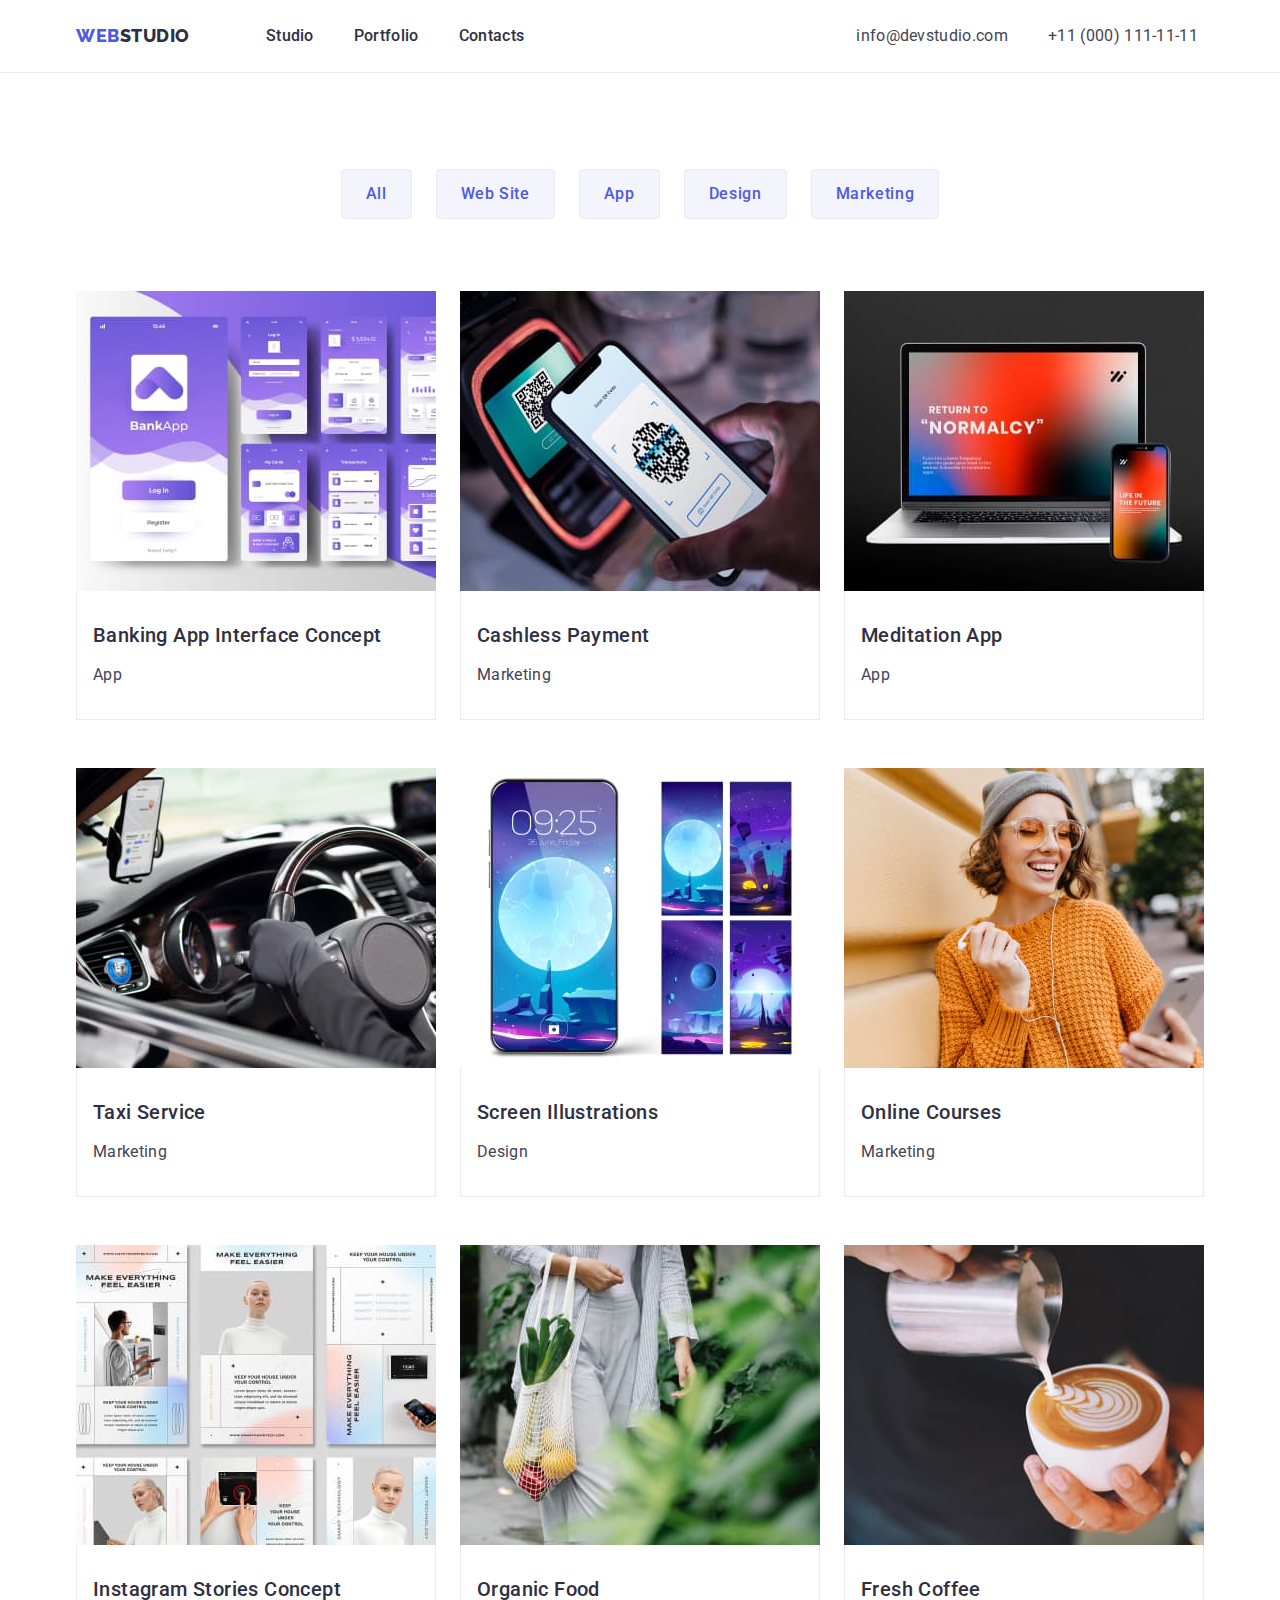
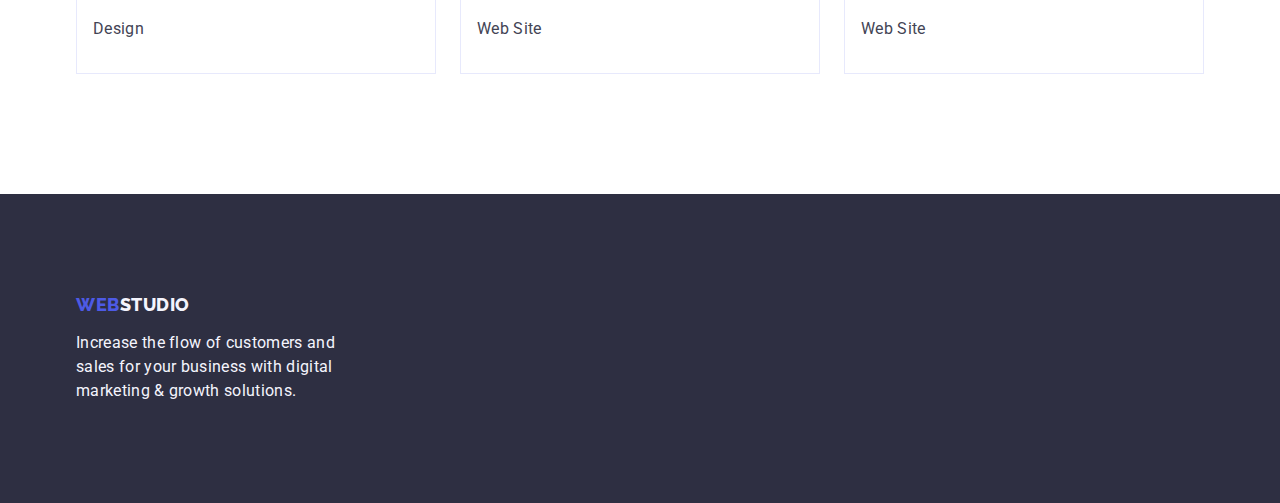
==== portfolio.html @ 16039c44 "Initial commit" ====
<!DOCTYPE html>
<html lang="en">
  <head>
    <meta charset="UTF-8" />
    <meta name="description" content="Effective Solutions for Your Business" />
    <title>Portfolio</title>
    <link rel="preconnect" href="https://fonts.googleapis.com" />
    <link rel="preconnect" href="https://fonts.gstatic.com" crossorigin />
    <link
      href="https://fonts.googleapis.com/css2?family=Raleway:wght@800&family=Roboto:wght@400;500;700;900&display=swap"
      rel="stylesheet"
    />
    <link
      rel="stylesheet"
      href="https://cdn.jsdelivr.net/npm/modern-normalize@2.0.0/modern-normalize.min.css"
    />
    <link
      rel="stylesheet"
      href="https://cdnjs.cloudflare.com/ajax/libs/modern-normalize/2.0.0/modern-normalize.min.css"
      integrity="sha512-4xo8blKMVCiXpTaLzQSLSw3KFOVPWhm/TRtuPVc4WG6kUgjH6J03IBuG7JZPkcWMxJ5huwaBpOpnwYElP/m6wg=="
      crossorigin="anonymous"
      referrerpolicy="no-referrer"
    />
    <link rel="shortcut icon" href="./images/icon-Web.svg" type="image/svg" />
    <link rel="stylesheet" href="./css/styles.css" />
  </head>

  <body>
    <header class="header">
      <div class="container header-container">
        <nav class="nav">
          <a class="logo-header logo link" href=""
            >Web<span class="studio">Studio</span></a
          >
          <ul class="nav-list list">
            <li class="nav-item">
              <a class="nav-links link" href="./index.html">Studio</a>
            </li>
            <li class="nav-item">
              <a class="nav-links link" href="./portfolio.html">Portfolio</a>
            </li>
            <li class="nav-item">
              <a class="nav-links link" href="">Contacts</a>
            </li>
          </ul>
        </nav>
        <address class="contacts-header">
          <ul class="contacts list">
            <li class="contacts-item">
              <a class="contacts-links link" href="mailto:info@devstudio.com"
                >info@devstudio.com</a
              >
            </li>
            <li class="contacts-item">
              <a class="contacts-links link" href="tel:+110001111111"
                >+11 (000) 111-11-11</a
              >
            </li>
          </ul>
        </address>
      </div>
    </header>

    <main>
      <section class="section-portfolio">
        <div class="container">
          <h1 class="visually-hidden">main WebStudio portfolio</h1>
          <ul class="filters list">
            <li class="filters-item">
              <button class="filters-btn" type="button">All</button>
            </li>
            <li class="filters-item">
              <button class="filters-btn" type="button">Web Site</button>
            </li>
            <li class="filters-item">
              <button class="filters-btn" type="button">App</button>
            </li>
            <li class="filters-item">
              <button class="filters-btn" type="button">Design</button>
            </li>
            <li class="filters-item">
              <button class="filters-btn" type="button">Marketing</button>
            </li>
          </ul>

          <ul class="project-cards list">
            <!-- Row 1 -->
            <li class="project-cards-item">
              <a
                href=""
                class="card-link link"
                target="_blank"
                rel="noopener noreferrer"
                aria-label="link Banking App Interface Concept"
                ><img
                  src="./images/Row1/ProjectCard1/img.jpg"
                  width="360"
                  alt="Banking App Interface Concept"
                />
                <div class="project-card-content">
                  <h2 class="card-name project-card-name">
                    Banking App Interface Concept
                  </h2>
                  <p class="card-text project-card-text">App</p>
                </div>
              </a>
            </li>
            <li class="project-cards-item">
              <a
                href=""
                class="card-link link"
                target="_blank"
                rel="noopener noreferrer"
                aria-label="link Cashless Payment"
                ><img
                  src="./images/Row1/ProjectCard2/img.jpg"
                  width="360"
                  alt="Cashless Payment"
                />
                <div class="project-card-content">
                  <h2 class="card-name project-card-name">Cashless Payment</h2>
                  <p class="card-text project-card-text">Marketing</p>
                </div>
              </a>
            </li>
            <li class="project-cards-item">
              <a
                href=""
                class="card-link link"
                target="_blank"
                rel="noopener noreferrer"
                aria-label="link Meditation App"
                ><img
                  src="./images/Row1/ProjectCard3/img.jpg"
                  width="360"
                  alt="Meditation App"
                />
                <div class="project-card-content">
                  <h2 class="card-name project-card-name">Meditation App</h2>
                  <p class="card-text project-card-text">App</p>
                </div>
              </a>
            </li>
            <!-- Row 2 -->
            <li class="project-cards-item">
              <a
                href=""
                class="card-link link"
                target="_blank"
                rel="noopener noreferrer"
                aria-label="link Taxi Service"
                ><img
                  src="./images/Row2/ProjectCard1/img.jpg"
                  width="360"
                  alt="Taxi Service"
                />
                <div class="project-card-content">
                  <h2 class="card-name project-card-name">Taxi Service</h2>
                  <p class="card-text project-card-text">Marketing</p>
                </div>
              </a>
            </li>
            <li class="project-cards-item">
              <a
                href=""
                class="card-link link"
                target="_blank"
                rel="noopener noreferrer"
                aria-label="link Screen Illustrations"
                ><img
                  src="./images/Row2/ProjectCard2/img.jpg"
                  width="360"
                  alt="Screen Illustrations"
                />
                <div class="project-card-content">
                  <h2 class="card-name project-card-name">
                    Screen Illustrations
                  </h2>
                  <p class="card-text project-card-text">Design</p>
                </div>
              </a>
            </li>
            <li class="project-cards-item">
              <a
                href=""
                class="card-link link"
                target="_blank"
                rel="noopener noreferrer"
                aria-label="link Online Courses"
                ><img
                  src="./images/Row2/ProjectCard3/img.jpg"
                  width="360"
                  alt="Online Courses"
                />
                <div class="project-card-content">
                  <h2 class="card-name project-card-name">Online Courses</h2>
                  <p class="card-text project-card-text">Marketing</p>
                </div>
              </a>
            </li>
            <!-- Row 3 -->
            <li class="project-cards-item">
              <a
                href=""
                class="card-link link"
                target="_blank"
                rel="noopener noreferrer"
                aria-label="link Instagram Stories Concept"
                ><img
                  src="./images/Row3/ProjectCard1/img.jpg"
                  width="360"
                  alt="Instagram Stories Concept"
                />
                <div class="project-card-content">
                  <h2 class="card-name project-card-name">
                    Instagram Stories Concept
                  </h2>
                  <p class="card-text project-card-text">Design</p>
                </div>
              </a>
            </li>
            <li class="project-cards-item">
              <a
                href=""
                class="card-link link"
                target="_blank"
                rel="noopener noreferrer"
                aria-label="link Organic Food"
                ><img
                  src="./images/Row3/ProjectCard2/img.jpg"
                  width="360"
                  alt="Organic Food"
                />
                <div class="project-card-content">
                  <h2 class="card-name project-card-name">Organic Food</h2>
                  <p class="card-text project-card-text">Web Site</p>
                </div>
              </a>
            </li>
            <li class="project-cards-item">
              <a
                href=""
                class="card-link link"
                target="_blank"
                rel="noopener noreferrer"
                aria-label="link Fresh Coffee"
                ><img
                  src="./images/Row3/ProjectCard3/img.jpg"
                  width="360"
                  alt="Fresh Coffee"
                />
                <div class="project-card-content">
                  <h2 class="card-name project-card-name">Fresh Coffee</h2>
                  <p class="card-text project-card-text">Web Site</p>
                </div>
              </a>
            </li>
          </ul>
        </div>
      </section>
    </main>

    <footer class="footer">
      <div class="container footer-container">
        <a class="footer-logo logo link" href=""
          >Web<span class="studio">Studio</span></a
        >
        <p class="footer-text">
          Increase the flow of customers and sales for your business with
          digital marketing & growth solutions.
        </p>
      </div>
    </footer>
  </body>
</html>
---- css/styles.css ----
/* reset start */
h1,
h2,
h3,
h4,
h5,
h6,
p {
    margin-top: 0;
    margin-bottom: 0;
}
ul,
ol {
    margin-top: 0;
    margin-bottom: 0;
    padding-left: 0;
}
.link {
    text-decoration: none;
    color: currentColor;
}
.list {
    list-style: none;
}
.contacts-header {
    font-style: normal;
}
.visually-hidden {
    position: absolute;
    width: 1px;
    height: 1px;
    margin: -1px;
    border: 0;
    padding: 0;
    white-space: nowrap;
    clip-path: inset(100%);
    clip: rect(0 0 0 0);
    overflow: hidden;
}
/*  приклад видалення лишнього маржіна
    .list-item:not(:last-child) {
    margin-bottom: XXXpx;
} */

/* reset end */

:root {
    --primary-font: 'Roboto', sans-serif;
    --logo-font: 'Raleway', sans-serif;
    --primary-brand: #4D5AE5;
    --pressed-state: #404BBF;
    --light: #F4F4FD;
    --dark: #2E2F42;
    --white-background: #FFFFFF;
    --text: #434455;
    --accent: #E7E9FC;
    --indent-col: 8px;
    --indent-row: 48px;
    --item: 4;
}

body {
    font-family: var(--primary-font);
    color: var(--text);
    background-color: var(--white-background);
    font-size: 16px;
    line-height: 1.5;
    letter-spacing: 0.32px;
    word-wrap: break-word;
}
img,
svg {
    display: block;
    max-width: 100%;
    height: auto;
}
.link:hover,
.link:focus,
.link:active {
    color: var(--pressed-state);
}
.container {
    width: 1158px;
    margin: 0 auto;
    padding: 0 15px;
}

/* HEADER */

.header {
    display: block;
    max-width: 100%;
    border-bottom: 1px solid var(--accent);
}
.header-container {
    display: flex;
    align-items: center;
}
.logo.link {
    color: var(--primary-brand);
    font-size: 18px;
    font-family: Raleway, sans-serif;
    font-weight: 800;
    text-transform: uppercase;
    line-height: 1.17;
    letter-spacing: 0.54px;
    }
.logo-header {
    display: inline-block;
    margin-right: 76px;
}
.nav {
    display: flex;
    align-items: center;
}
.nav-list {
    display: flex;
    gap: 40px;
    margin-right: 332px;
}
.nav .studio {
    color: var(--dark);
}
.nav-links {
    display: inline-block;
    color: var(--dark);
    font-weight: 500;
    padding: 24px 0;
}
.contacts {
    display: flex;
    align-items: center;
    gap: 40px;
}
.contacts-links {
    color: var(--text);
}

/* INDEX SECTION 1 */

.hero-section {
    padding: 188px 0;
    background-color: var(--dark);
}
.hero-container {
    display: flex;
    flex-direction: column;
    align-items: center;
}
.main-title {
    color: var(--white-background);
    font-size: 56px;
    text-align: center;
    font-weight: 700;
    line-height: 1.07;
    letter-spacing: 1.12px;
    word-wrap: break-word;
    max-width: 496px;
    margin-bottom: 48px;
}
.hero-btn {
    background-color: var(--primary-brand);
    color: var(--white-background);
    font-weight: 500;
    line-height: 1.5;
    letter-spacing: 0.64px;
    cursor: pointer;
    border-radius: 4px;
    box-shadow: 0px 4px 4px rgba(0, 0, 0, 0.15);
    border-width: 0;
    padding: 16px 32px;
    min-width: 169px;
    border: none;
    }
.hero-btn:hover, .hero-btn:focus, .hero-btn:active {
background-color: var(--pressed-state);
}

/* INDEX SECTION 2 */

.features-section {
    padding: 120px 0;
}
.features-list {
    display: flex;
    gap: 24px;
}
.feature-item {
    width: calc((100% - 3 * 24px) / 4);
}
.feature-name {
    color: var(--dark);
    font-size: 20px;
    font-weight: 500;
    line-height: 1.2;
    letter-spacing: 0.40px;
    margin-bottom: 8px;
}

/* INDEX SECTION 3 */

.what-section {
    padding-bottom: 120px;
}
.what-title {
    color: var(--dark);
    font-size: 36px;
    font-weight: 700;
    text-align: center;
    text-transform: capitalize;
    line-height: 1.11;
    letter-spacing: 0.72px;
    margin-bottom: 72px;
}
.what-list {
    display: flex;
    row-gap: var(--indent-row);
    justify-content: space-between;
    align-items: first baseline;
    --items: 3;
    --indent-col: 24px;
    gap: 24px;
}
.what-list-item {
    flex-basis: calc((100% - var(--indent-col) * var(--item) - 1) / var(--item));
}

/* INDEX SECTION 4 */

.team-cards-section {
    background-color: var(--light);
    padding: 120px 0;
}
.team-list-item {
    flex-basis: calc((100% - var(--indent-col) * var(--item) - 1) / var(--item));
    background-color: var(--white-background);
    box-shadow: 0px 2px 1px rgba(46, 47, 66, 0.08);
    border-bottom-left-radius: 4px;
    border-bottom-right-radius: 4px;
}
.team-cards-list {
    display: flex;
    flex-wrap: wrap;
    column-gap: var(--indent-col);
    justify-content: space-between;
    align-items: first baseline;
    --items: 4;
    --indent-col: 24px;
    gap: 24px;
}
.card-name {
    color: var(--dark);
    font-size: 20px;
    font-weight: 500;
    line-height: 1.2;
    letter-spacing: 0.40px;
    text-align: center;
    margin-bottom: 8px;
}
.team-cards-content {
    padding: 32px 0;
}
.card-text {
    color: var(--text);
    text-align: center;
}

/* FOOTER */

.footer {
    background-color: var(--dark);
    padding: 100px 0;
}
.footer-logo {
    display: inline-block;
    margin-bottom: 16px;
}
.footer .studio {
    color: var(--light);
}
.footer-text {
    color: var(--light);
    max-width: 264px;
}

/* PORTFOLIO */

.section-portfolio {
    padding-top: 96px;
    padding-bottom: 120px;
}
.filters {
    display: flex;
    align-content: center;
    justify-content: center;
    margin-bottom: 72px;
    gap: 24px;
}
.filters-btn {
    color: var(--primary-brand);
    font-weight: 500;
    line-height: 1.5;
    letter-spacing: 0.04em;
    background-color: var(--light);
    cursor: pointer;
    padding: 12px 24px;
    border-radius: 4px;
    border: 1px solid var(--accent);
    }
.filters-btn:hover,
.filters-btn:focus {
    background-color: var(--pressed-state);
    color: var(--white-background);
    border: 1px solid transparent;
    box-shadow: 0px 2px 2px rgba(0, 0, 0, 0.12);
}

.project-cards {
    display: flex;
    flex-wrap: wrap;
    column-gap: var(--indent-col);
    row-gap: var(--indent-row);
    justify-content: space-between;
    --items: 3;
    --indent-col: 24px;
}
.project-cards-item {
    flex-basis: calc((100% - var(--indent-col) * var(--item) - 1) / var(--item));
}
.project-card-content {
    border: 1px solid var(--accent);
    border-top: none;
    display: inline-flex;
    width: 360px;
    padding: 32px 16px;
    flex-direction: column;
    gap: 8px;
}
.project-card-name {
    text-align: left;
}
.project-card-text {
    text-align: left;
}
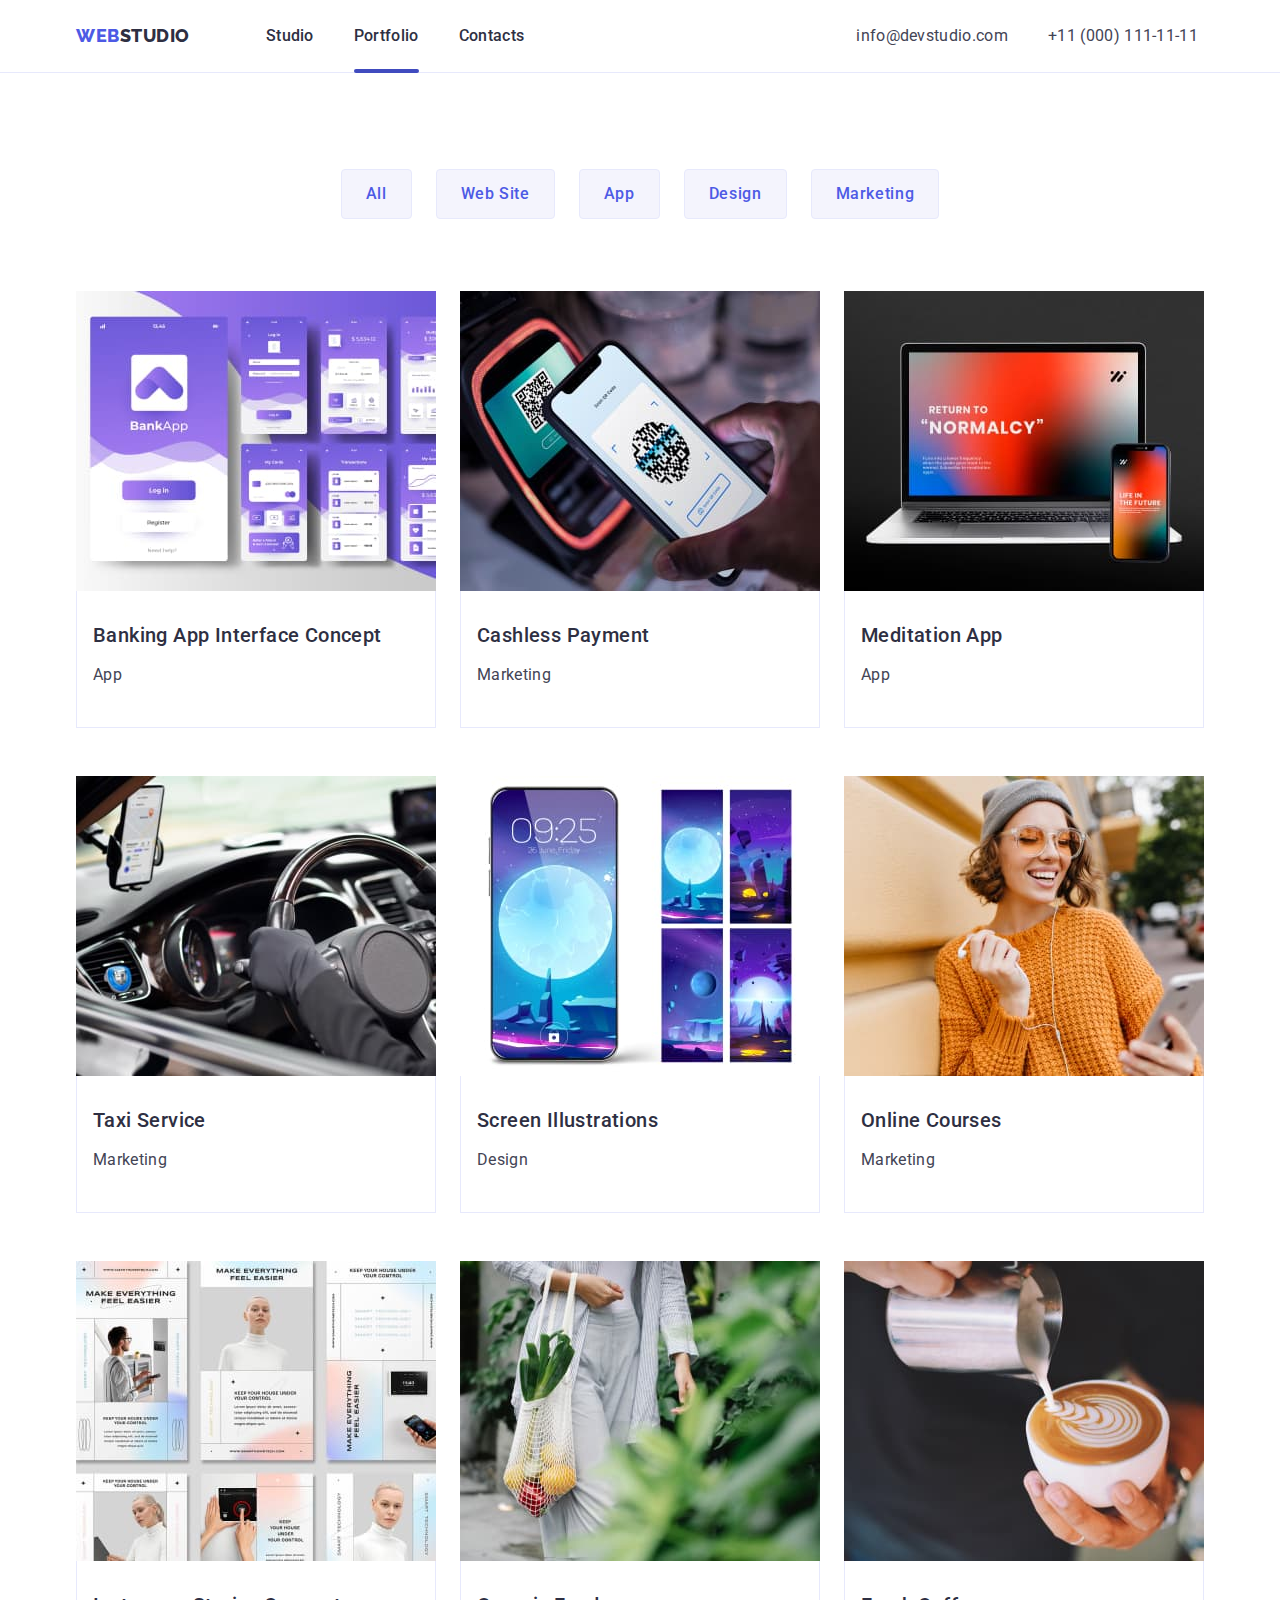
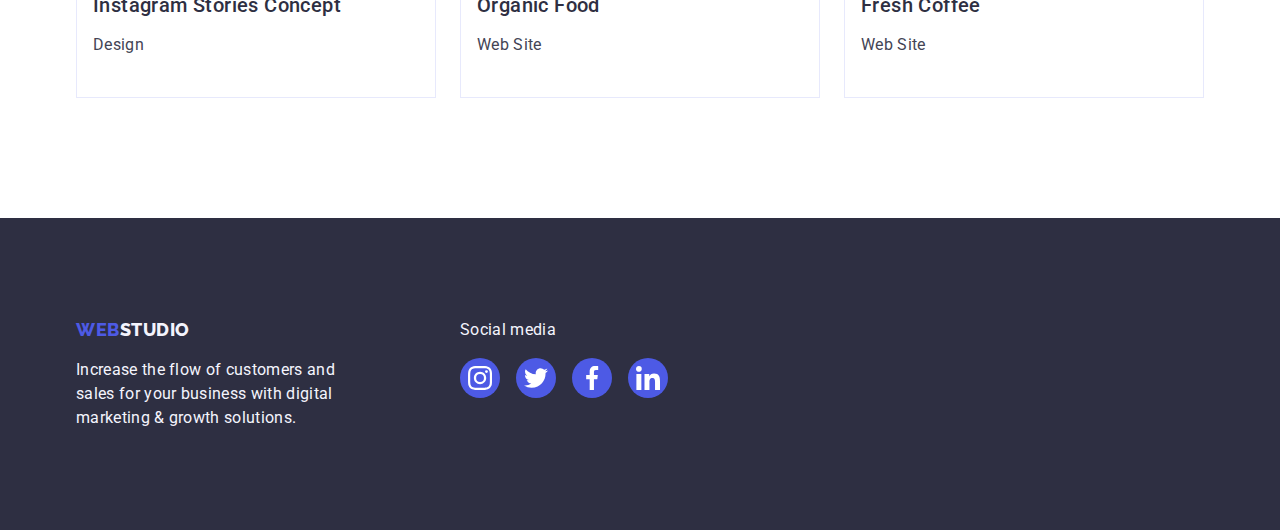
==== commit 7dad7247: "check1" ====
--- a/portfolio.html
+++ b/portfolio.html
@@ -1,275 +1,276 @@
 <!DOCTYPE html>
 <html lang="en">
-  <head>
-    <meta charset="UTF-8" />
-    <meta name="description" content="Effective Solutions for Your Business" />
-    <title>Portfolio</title>
-    <link rel="preconnect" href="https://fonts.googleapis.com" />
-    <link rel="preconnect" href="https://fonts.gstatic.com" crossorigin />
-    <link
-      href="https://fonts.googleapis.com/css2?family=Raleway:wght@800&family=Roboto:wght@400;500;700;900&display=swap"
-      rel="stylesheet"
-    />
-    <link
-      rel="stylesheet"
-      href="https://cdn.jsdelivr.net/npm/modern-normalize@2.0.0/modern-normalize.min.css"
-    />
-    <link
-      rel="stylesheet"
-      href="https://cdnjs.cloudflare.com/ajax/libs/modern-normalize/2.0.0/modern-normalize.min.css"
-      integrity="sha512-4xo8blKMVCiXpTaLzQSLSw3KFOVPWhm/TRtuPVc4WG6kUgjH6J03IBuG7JZPkcWMxJ5huwaBpOpnwYElP/m6wg=="
-      crossorigin="anonymous"
-      referrerpolicy="no-referrer"
-    />
-    <link rel="shortcut icon" href="./images/icon-Web.svg" type="image/svg" />
-    <link rel="stylesheet" href="./css/styles.css" />
-  </head>
-
-  <body>
-    <header class="header">
-      <div class="container header-container">
-        <nav class="nav">
-          <a class="logo-header logo link" href=""
-            >Web<span class="studio">Studio</span></a
-          >
-          <ul class="nav-list list">
-            <li class="nav-item">
-              <a class="nav-links link" href="./index.html">Studio</a>
-            </li>
-            <li class="nav-item">
-              <a class="nav-links link" href="./portfolio.html">Portfolio</a>
-            </li>
-            <li class="nav-item">
-              <a class="nav-links link" href="">Contacts</a>
-            </li>
-          </ul>
-        </nav>
-        <address class="contacts-header">
-          <ul class="contacts list">
-            <li class="contacts-item">
-              <a class="contacts-links link" href="mailto:info@devstudio.com"
-                >info@devstudio.com</a
-              >
-            </li>
-            <li class="contacts-item">
-              <a class="contacts-links link" href="tel:+110001111111"
-                >+11 (000) 111-11-11</a
-              >
-            </li>
-          </ul>
-        </address>
+
+<head>
+  <meta charset="UTF-8" />
+  <meta name="description" content="Effective Solutions for Your Business" />
+  <title>Portfolio</title>
+  <link rel="preconnect" href="https://fonts.googleapis.com" />
+  <link rel="preconnect" href="https://fonts.gstatic.com" crossorigin />
+  <link href="https://fonts.googleapis.com/css2?family=Raleway:wght@800&family=Roboto:wght@400;500;700;900&display=swap"
+    rel="stylesheet" />
+  <link rel="stylesheet" href="https://cdn.jsdelivr.net/npm/modern-normalize@2.0.0/modern-normalize.min.css" />
+  <link rel="stylesheet" href="https://cdnjs.cloudflare.com/ajax/libs/modern-normalize/2.0.0/modern-normalize.min.css"
+    integrity="sha512-4xo8blKMVCiXpTaLzQSLSw3KFOVPWhm/TRtuPVc4WG6kUgjH6J03IBuG7JZPkcWMxJ5huwaBpOpnwYElP/m6wg=="
+    crossorigin="anonymous" referrerpolicy="no-referrer" />
+  <link rel="shortcut icon" href="./images/icon-Web.svg" type="image/svg" />
+  <link rel="stylesheet" href="./css/styles.css" />
+</head>
+
+<body>
+  <header class="header">
+    <div class="container header-container">
+      <nav class="nav">
+        <a class="logo-header logo link" href="">Web<span class="studio">Studio</span></a>
+        <ul class="nav-list list">
+          <li class="nav-item">
+            <a class="nav-links link" href="./index.html">Studio</a>
+          </li>
+          <li class="nav-item">
+            <a class="nav-links link current" href="./portfolio.html">Portfolio</a>
+          </li>
+          <li class="nav-item">
+            <a class="nav-links link" href="">Contacts</a>
+          </li>
+        </ul>
+      </nav>
+      <address class="contacts-header">
+        <ul class="contacts list">
+          <li class="contacts-item">
+            <a class="contacts-links link" href="mailto:info@devstudio.com">info@devstudio.com</a>
+          </li>
+          <li class="contacts-item">
+            <a class="contacts-links link" href="tel:+110001111111">+11 (000) 111-11-11</a>
+          </li>
+        </ul>
+      </address>
+    </div>
+  </header>
+
+  <main>
+    <section class="section-portfolio">
+      <div class="container">
+        <h1 class="visually-hidden">main WebStudio portfolio</h1>
+        <ul class="filters list">
+          <li class="filters-item">
+            <button class="filters-btn" type="button">All</button>
+          </li>
+          <li class="filters-item">
+            <button class="filters-btn" type="button">Web Site</button>
+          </li>
+          <li class="filters-item">
+            <button class="filters-btn" type="button">App</button>
+          </li>
+          <li class="filters-item">
+            <button class="filters-btn" type="button">Design</button>
+          </li>
+          <li class="filters-item">
+            <button class="filters-btn" type="button">Marketing</button>
+          </li>
+        </ul>
+
+        <ul class="project-cards list">
+          <!-- Row 1 -->
+          <li class="project-cards-item">
+            <a href="" class="card-link link" target="_blank" rel="noopener noreferrer"
+              aria-label="link Banking App Interface Concept">
+              <div class="project-card-img">
+                <img src="./images/Row1/ProjectCard1/img.jpg" width="360" alt="Banking App Interface Concept" />
+                <div class="overlay">
+                  <p class="overlay-text">14 Stylish and User-Friendly App Design Concepts · Task Manager App · Calorie
+                    Tracker App · Exotic Fruit Ecommerce App · Cloud Storage App</p>
+                </div>
+              </div>
+              <div class="project-card-content">
+                <h2 class="card-name project-card-name">
+                  Banking App Interface Concept
+                </h2>
+                <p class="card-text project-card-text">App</p>
+              </div>
+            </a>
+          </li>
+          <li class="project-cards-item">
+            <a href="" class="card-link link" target="_blank" rel="noopener noreferrer"
+              aria-label="link Cashless Payment">
+              <div class="project-card-img">
+                <img src="./images/Row1/ProjectCard2/img.jpg" width="360" alt="Cashless Payment" />
+                <div class="overlay">
+                  <p class="overlay-text">14 Stylish and User-Friendly App Design Concepts · Task Manager App · Calorie
+                    Tracker App · Exotic Fruit Ecommerce App · Cloud Storage App</p>
+                </div>
+              </div>
+              <div class="project-card-content">
+                <h2 class="card-name project-card-name">Cashless Payment</h2>
+                <p class="card-text project-card-text">Marketing</p>
+              </div>
+            </a>
+          </li>
+          <li class="project-cards-item">
+            <a href="" class="card-link link" target="_blank" rel="noopener noreferrer"
+              aria-label="link Meditation App">
+              <div class="project-card-img">
+                <img src="./images/Row1/ProjectCard3/img.jpg" width="360" alt="Meditation App" />
+                <div class="overlay">
+                  <p class="overlay-text">14 Stylish and User-Friendly App Design Concepts · Task Manager App · Calorie
+                    Tracker App · Exotic Fruit Ecommerce App · Cloud Storage App</p>
+                </div>
+              </div>
+              <div class="project-card-content">
+                <h2 class="card-name project-card-name">Meditation App</h2>
+                <p class="card-text project-card-text">App</p>
+              </div>
+            </a>
+          </li>
+          <!-- Row 2 -->
+          <li class="project-cards-item">
+            <a href="" class="card-link link" target="_blank" rel="noopener noreferrer" aria-label="link Taxi Service">
+              <div class="project-card-img">
+                <img src="./images/Row2/ProjectCard1/img.jpg" width="360" alt="Taxi Service" />
+                <div class="overlay">
+                  <p class="overlay-text">14 Stylish and User-Friendly App Design Concepts · Task Manager App · Calorie
+                    Tracker App · Exotic Fruit Ecommerce App · Cloud Storage App</p>
+                </div>
+              </div>
+              <div class="project-card-content">
+                <h2 class="card-name project-card-name">Taxi Service</h2>
+                <p class="card-text project-card-text">Marketing</p>
+              </div>
+            </a>
+          </li>
+          <li class="project-cards-item">
+            <a href="" class="card-link link" target="_blank" rel="noopener noreferrer"
+              aria-label="link Screen Illustrations">
+              <div class="project-card-img">
+                <img src="./images/Row2/ProjectCard2/img.jpg" width="360" alt="Screen Illustrations" />
+                <div class="overlay">
+                  <p class="overlay-text">14 Stylish and User-Friendly App Design Concepts · Task Manager App · Calorie
+                    Tracker App · Exotic Fruit Ecommerce App · Cloud Storage App</p>
+                </div>
+              </div>
+              <div class="project-card-content">
+                <h2 class="card-name project-card-name">
+                  Screen Illustrations
+                </h2>
+                <p class="card-text project-card-text">Design</p>
+              </div>
+            </a>
+          </li>
+          <li class="project-cards-item">
+            <a href="" class="card-link link" target="_blank" rel="noopener noreferrer"
+              aria-label="link Online Courses">
+              <div class="project-card-img">
+                <img src="./images/Row2/ProjectCard3/img.jpg" width="360" alt="Online Courses" />
+                <div class="overlay">
+                  <p class="overlay-text">14 Stylish and User-Friendly App Design Concepts · Task Manager App · Calorie
+                    Tracker App · Exotic Fruit Ecommerce App · Cloud Storage App</p>
+                </div>
+              </div>
+              <div class="project-card-content">
+                <h2 class="card-name project-card-name">Online Courses</h2>
+                <p class="card-text project-card-text">Marketing</p>
+              </div>
+            </a>
+          </li>
+          <!-- Row 3 -->
+          <li class="project-cards-item">
+            <a href="" class="card-link link" target="_blank" rel="noopener noreferrer"
+              aria-label="link Instagram Stories Concept">
+              <div class="project-card-img">
+                <img src="./images/Row3/ProjectCard1/img.jpg" width="360" alt="Instagram Stories Concept" />
+                <div class="overlay">
+                  <p class="overlay-text">14 Stylish and User-Friendly App Design Concepts · Task Manager App · Calorie
+                    Tracker App · Exotic Fruit Ecommerce App · Cloud Storage App</p>
+                </div>
+              </div>
+              <div class="project-card-content">
+                <h2 class="card-name project-card-name">
+                  Instagram Stories Concept
+                </h2>
+                <p class="card-text project-card-text">Design</p>
+              </div>
+            </a>
+          </li>
+          <li class="project-cards-item">
+            <a href="" class="card-link link" target="_blank" rel="noopener noreferrer" aria-label="link Organic Food">
+              <div class="project-card-img">
+                <img src="./images/Row3/ProjectCard2/img.jpg" width="360" alt="Organic Food" />
+                <div class="overlay">
+                  <p class="overlay-text">14 Stylish and User-Friendly App Design Concepts · Task Manager App · Calorie
+                    Tracker App · Exotic Fruit Ecommerce App · Cloud Storage App</p>
+                </div>
+              </div>
+              <div class="project-card-content">
+                <h2 class="card-name project-card-name">Organic Food</h2>
+                <p class="card-text project-card-text">Web Site</p>
+              </div>
+            </a>
+          </li>
+          <li class="project-cards-item">
+            <a href="" class="card-link link" target="_blank" rel="noopener noreferrer" aria-label="link Fresh Coffee">
+              <div class="project-card-img">
+                <img src="./images/Row3/ProjectCard3/img.jpg" width="360" alt="Fresh Coffee" />
+                <div class="overlay">
+                  <p class="overlay-text">14 Stylish and User-Friendly App Design Concepts · Task Manager App · Calorie
+                    Tracker App · Exotic Fruit Ecommerce App · Cloud Storage App</p>
+                </div>
+              </div>
+              <div class="project-card-content">
+                <h2 class="card-name project-card-name">Fresh Coffee</h2>
+                <p class="card-text project-card-text">Web Site</p>
+              </div>
+            </a>
+          </li>
+        </ul>
       </div>
-    </header>
-
-    <main>
-      <section class="section-portfolio">
-        <div class="container">
-          <h1 class="visually-hidden">main WebStudio portfolio</h1>
-          <ul class="filters list">
-            <li class="filters-item">
-              <button class="filters-btn" type="button">All</button>
-            </li>
-            <li class="filters-item">
-              <button class="filters-btn" type="button">Web Site</button>
-            </li>
-            <li class="filters-item">
-              <button class="filters-btn" type="button">App</button>
-            </li>
-            <li class="filters-item">
-              <button class="filters-btn" type="button">Design</button>
-            </li>
-            <li class="filters-item">
-              <button class="filters-btn" type="button">Marketing</button>
-            </li>
-          </ul>
-
-          <ul class="project-cards list">
-            <!-- Row 1 -->
-            <li class="project-cards-item">
-              <a
-                href=""
-                class="card-link link"
-                target="_blank"
-                rel="noopener noreferrer"
-                aria-label="link Banking App Interface Concept"
-                ><img
-                  src="./images/Row1/ProjectCard1/img.jpg"
-                  width="360"
-                  alt="Banking App Interface Concept"
-                />
-                <div class="project-card-content">
-                  <h2 class="card-name project-card-name">
-                    Banking App Interface Concept
-                  </h2>
-                  <p class="card-text project-card-text">App</p>
-                </div>
-              </a>
-            </li>
-            <li class="project-cards-item">
-              <a
-                href=""
-                class="card-link link"
-                target="_blank"
-                rel="noopener noreferrer"
-                aria-label="link Cashless Payment"
-                ><img
-                  src="./images/Row1/ProjectCard2/img.jpg"
-                  width="360"
-                  alt="Cashless Payment"
-                />
-                <div class="project-card-content">
-                  <h2 class="card-name project-card-name">Cashless Payment</h2>
-                  <p class="card-text project-card-text">Marketing</p>
-                </div>
-              </a>
-            </li>
-            <li class="project-cards-item">
-              <a
-                href=""
-                class="card-link link"
-                target="_blank"
-                rel="noopener noreferrer"
-                aria-label="link Meditation App"
-                ><img
-                  src="./images/Row1/ProjectCard3/img.jpg"
-                  width="360"
-                  alt="Meditation App"
-                />
-                <div class="project-card-content">
-                  <h2 class="card-name project-card-name">Meditation App</h2>
-                  <p class="card-text project-card-text">App</p>
-                </div>
-              </a>
-            </li>
-            <!-- Row 2 -->
-            <li class="project-cards-item">
-              <a
-                href=""
-                class="card-link link"
-                target="_blank"
-                rel="noopener noreferrer"
-                aria-label="link Taxi Service"
-                ><img
-                  src="./images/Row2/ProjectCard1/img.jpg"
-                  width="360"
-                  alt="Taxi Service"
-                />
-                <div class="project-card-content">
-                  <h2 class="card-name project-card-name">Taxi Service</h2>
-                  <p class="card-text project-card-text">Marketing</p>
-                </div>
-              </a>
-            </li>
-            <li class="project-cards-item">
-              <a
-                href=""
-                class="card-link link"
-                target="_blank"
-                rel="noopener noreferrer"
-                aria-label="link Screen Illustrations"
-                ><img
-                  src="./images/Row2/ProjectCard2/img.jpg"
-                  width="360"
-                  alt="Screen Illustrations"
-                />
-                <div class="project-card-content">
-                  <h2 class="card-name project-card-name">
-                    Screen Illustrations
-                  </h2>
-                  <p class="card-text project-card-text">Design</p>
-                </div>
-              </a>
-            </li>
-            <li class="project-cards-item">
-              <a
-                href=""
-                class="card-link link"
-                target="_blank"
-                rel="noopener noreferrer"
-                aria-label="link Online Courses"
-                ><img
-                  src="./images/Row2/ProjectCard3/img.jpg"
-                  width="360"
-                  alt="Online Courses"
-                />
-                <div class="project-card-content">
-                  <h2 class="card-name project-card-name">Online Courses</h2>
-                  <p class="card-text project-card-text">Marketing</p>
-                </div>
-              </a>
-            </li>
-            <!-- Row 3 -->
-            <li class="project-cards-item">
-              <a
-                href=""
-                class="card-link link"
-                target="_blank"
-                rel="noopener noreferrer"
-                aria-label="link Instagram Stories Concept"
-                ><img
-                  src="./images/Row3/ProjectCard1/img.jpg"
-                  width="360"
-                  alt="Instagram Stories Concept"
-                />
-                <div class="project-card-content">
-                  <h2 class="card-name project-card-name">
-                    Instagram Stories Concept
-                  </h2>
-                  <p class="card-text project-card-text">Design</p>
-                </div>
-              </a>
-            </li>
-            <li class="project-cards-item">
-              <a
-                href=""
-                class="card-link link"
-                target="_blank"
-                rel="noopener noreferrer"
-                aria-label="link Organic Food"
-                ><img
-                  src="./images/Row3/ProjectCard2/img.jpg"
-                  width="360"
-                  alt="Organic Food"
-                />
-                <div class="project-card-content">
-                  <h2 class="card-name project-card-name">Organic Food</h2>
-                  <p class="card-text project-card-text">Web Site</p>
-                </div>
-              </a>
-            </li>
-            <li class="project-cards-item">
-              <a
-                href=""
-                class="card-link link"
-                target="_blank"
-                rel="noopener noreferrer"
-                aria-label="link Fresh Coffee"
-                ><img
-                  src="./images/Row3/ProjectCard3/img.jpg"
-                  width="360"
-                  alt="Fresh Coffee"
-                />
-                <div class="project-card-content">
-                  <h2 class="card-name project-card-name">Fresh Coffee</h2>
-                  <p class="card-text project-card-text">Web Site</p>
-                </div>
-              </a>
-            </li>
-          </ul>
-        </div>
-      </section>
-    </main>
-
-    <footer class="footer">
-      <div class="container footer-container">
-        <a class="footer-logo logo link" href=""
-          >Web<span class="studio">Studio</span></a
-        >
+    </section>
+  </main>
+
+  <footer class="footer">
+    <div class="footer-container container">
+      <div class="footer-logo-text-container">
+        <div class="footer-logo-container"><a class="footer-logo logo link" href="">Web<span
+              class="studio">Studio</span></a></div>
         <p class="footer-text">
           Increase the flow of customers and sales for your business with
           digital marketing & growth solutions.
         </p>
       </div>
-    </footer>
-  </body>
-</html>
+      <div class="soc-media-container">
+        <p class="soc-media-text">Social media</p>
+        <ul class="soc-media-list list">
+          <li class="soc-media-item">
+            <a class="soc-media-link link" href="" target="_blank" rel="noopener noreferrer"
+              aria-label="instagram link">
+              <svg class="soc-media-icon" width="24" height="24">
+                <use href="./images/icons.svg#icon-instagram"></use>
+              </svg>
+            </a>
+          </li>
+          <li class="soc-media-item">
+            <a class="soc-media-link link" href="" target="_blank" rel="noopener noreferrer" aria-label="twitter link">
+              <svg class="soc-media-icon" width="24" height="24">
+                <use href="./images/icons.svg#icon-twitter"></use>
+              </svg>
+            </a>
+          </li>
+          <li class="soc-media-item">
+            <a class="soc-media-link link" href="" target="_blank" rel="noopener noreferrer" aria-label="facebook link">
+              <svg class="soc-media-icon" width="24" height="24">
+                <use href="./images/icons.svg#icon-facebook"></use>
+              </svg>
+            </a>
+          </li>
+          <li class="soc-media-item">
+            <a class="soc-media-link link" href="" target="_blank" rel="noopener noreferrer" aria-label="linkedin link">
+              <svg class="soc-media-icon" width="24" height="24">
+                <use href="./images/icons.svg#icon-linkedin"></use>
+              </svg>
+            </a>
+          </li>
+        </ul>
+      </div>
+    </div>
+  </footer>
+</body>
+
+</html>--- a/css/styles.css
+++ b/css/styles.css
@@ -1,4 +1,8 @@
-/* reset start */
+/**
+  |============================
+  | reset start
+  |============================
+*/
 h1,
 h2,
 h3,
@@ -6,339 +10,604 @@
 h5,
 h6,
 p {
-    margin-top: 0;
-    margin-bottom: 0;
-}
-ul,
-ol {
-    margin-top: 0;
-    margin-bottom: 0;
-    padding-left: 0;
+  margin-top: 0;
+  margin-bottom: 0;
+}
+.list {
+  list-style: none;
+  display: flex;
+  margin-top: 0;
+  margin-bottom: 0;
+  padding-left: 0;
 }
 .link {
-    text-decoration: none;
-    color: currentColor;
-}
-.list {
-    list-style: none;
+  text-decoration: none;
+  color: currentColor;
+  transition: color var(--trns-fast);
 }
 .contacts-header {
-    font-style: normal;
+  font-style: normal;
+}
+button {
+  font-family: inherit;
+  color: currentColor;
 }
 .visually-hidden {
-    position: absolute;
-    width: 1px;
-    height: 1px;
-    margin: -1px;
-    border: 0;
-    padding: 0;
-    white-space: nowrap;
-    clip-path: inset(100%);
-    clip: rect(0 0 0 0);
-    overflow: hidden;
+  position: absolute;
+  width: 1px;
+  height: 1px;
+  margin: -1px;
+  border: 0;
+  padding: 0;
+  white-space: nowrap;
+  clip-path: inset(100%);
+  clip: rect(0 0 0 0);
+  overflow: hidden;
 }
 /*  приклад видалення лишнього маржіна
     .list-item:not(:last-child) {
     margin-bottom: XXXpx;
 } */
-
-/* reset end */
+/**
+  |============================
+  |  reset end 
+  |============================
+*/
 
 :root {
-    --primary-font: 'Roboto', sans-serif;
-    --logo-font: 'Raleway', sans-serif;
-    --primary-brand: #4D5AE5;
-    --pressed-state: #404BBF;
-    --light: #F4F4FD;
-    --dark: #2E2F42;
-    --white-background: #FFFFFF;
-    --text: #434455;
-    --accent: #E7E9FC;
-    --indent-col: 8px;
-    --indent-row: 48px;
-    --item: 4;
+  scroll-behavior: smooth;
+  /* Fonts */
+  --primary-font: "Roboto", sans-serif;
+  --logo-font: "Raleway", sans-serif;
+  /* Colors */
+  --primary-brand: #4d5ae5;
+  --pressed-state: #404bbf;
+  --light: #f4f4fd;
+  --dark: #2e2f42;
+  --text: #434455;
+  --accent: #e7e9fc;
+  --subtle-text: #8e8f99;
+  /* Background colors */
+  --white-background: #ffffff;
+  --modal-bg: #fcfcfc;
+  /* Other */
+  --indent-col: 8px;
+  --indent-row: 48px;
+  --item: 4;
+  --index-modal: 1000;
+  --trns-fast: 250ms cubic-bezier(0.4, 0, 0.2, 1);
+  --trns-slow: 900ms cubic-bezier(0.4, 0, 0.2, 1);
 }
 
 body {
-    font-family: var(--primary-font);
-    color: var(--text);
-    background-color: var(--white-background);
-    font-size: 16px;
-    line-height: 1.5;
-    letter-spacing: 0.32px;
-    word-wrap: break-word;
-}
-img,
-svg {
-    display: block;
-    max-width: 100%;
-    height: auto;
+  font-family: var(--primary-font);
+  color: var(--text);
+  background-color: var(--white-background);
+  font-size: 16px;
+  line-height: 1.5;
+  letter-spacing: 0.02em;
+  word-wrap: break-word;
+}
+img {
+  display: block;
+  max-width: 100%;
+  height: auto;
 }
 .link:hover,
 .link:focus,
 .link:active {
-    color: var(--pressed-state);
+  color: var(--pressed-state);
 }
 .container {
-    width: 1158px;
-    margin: 0 auto;
-    padding: 0 15px;
-}
-
-/* HEADER */
-
+  width: 1158px;
+  margin: 0 auto;
+  padding: 0 15px;
+}
+
+/**
+  |============================
+  | HEADER
+  |============================
+*/
 .header {
-    display: block;
-    max-width: 100%;
-    border-bottom: 1px solid var(--accent);
+  display: block;
+  max-width: 100%;
+  border-bottom: 1px solid var(--accent);
 }
 .header-container {
-    display: flex;
-    align-items: center;
+  display: flex;
+  align-items: center;
 }
 .logo.link {
-    color: var(--primary-brand);
-    font-size: 18px;
-    font-family: Raleway, sans-serif;
-    font-weight: 800;
-    text-transform: uppercase;
-    line-height: 1.17;
-    letter-spacing: 0.54px;
-    }
+  color: var(--primary-brand);
+  font-size: 18px;
+  font-family: Raleway, sans-serif;
+  font-weight: 800;
+  text-transform: uppercase;
+  line-height: 1.17;
+  letter-spacing: 0.54px;
+}
 .logo-header {
-    display: inline-block;
-    margin-right: 76px;
+  display: inline-block;
+  margin-right: 76px;
 }
 .nav {
-    display: flex;
-    align-items: center;
+  display: flex;
+  align-items: center;
 }
 .nav-list {
-    display: flex;
-    gap: 40px;
-    margin-right: 332px;
+  gap: 40px;
+  margin-right: 332px;
 }
 .nav .studio {
-    color: var(--dark);
+  color: var(--dark);
 }
 .nav-links {
-    display: inline-block;
-    color: var(--dark);
-    font-weight: 500;
-    padding: 24px 0;
+  display: inline-block;
+  color: var(--dark);
+  font-weight: 500;
+  padding: 24px 0;
+  position: relative;
+  transition: color var(--trns-fast);
+}
+.nav-links.current:hover,
+.nav-links.current:focus {
+  color: var(--pressed-state);
+}
+.nav-links.current::after {
+  content: "";
+  display: block;
+  width: 100%;
+  height: 4px;
+  position: absolute;
+  bottom: -1px;
+  border-radius: 2px;
+}
+.nav-links.current::after,
+.nav-links:active::after {
+  background-color: var(--pressed-state);
 }
 .contacts {
-    display: flex;
-    align-items: center;
-    gap: 40px;
+  display: flex;
+  align-items: center;
+  gap: 40px;
 }
 .contacts-links {
-    color: var(--text);
-}
-
-/* INDEX SECTION 1 */
-
+  color: var(--text);
+  transition: color var(--trns-fast);
+}
+
+/**
+  |============================
+  | INDEX SECTION 1
+  |============================
+*/
 .hero-section {
-    padding: 188px 0;
-    background-color: var(--dark);
+  padding: 188px 0;
+  background-color: var(--dark);
+  max-width: 1440px;
+  margin: 0 auto;
+  background-image: linear-gradient(
+      rgba(46, 47, 66, 0.7),
+      rgba(46, 47, 66, 0.7)
+    ),
+    url(../images/hero/hero-back.jpg);
+  background-repeat: no-repeat;
+  background-position: center;
+  background-size: cover;
 }
 .hero-container {
-    display: flex;
-    flex-direction: column;
-    align-items: center;
+  display: flex;
+  flex-direction: column;
+  align-items: center;
 }
 .main-title {
-    color: var(--white-background);
-    font-size: 56px;
-    text-align: center;
-    font-weight: 700;
-    line-height: 1.07;
-    letter-spacing: 1.12px;
-    word-wrap: break-word;
-    max-width: 496px;
-    margin-bottom: 48px;
+  color: var(--white-background);
+  font-size: 56px;
+  text-align: center;
+  font-weight: 700;
+  line-height: 1.07;
+  letter-spacing: 1.12px;
+  word-wrap: break-word;
+  max-width: 496px;
+  margin-bottom: 48px;
 }
 .hero-btn {
-    background-color: var(--primary-brand);
-    color: var(--white-background);
-    font-weight: 500;
-    line-height: 1.5;
-    letter-spacing: 0.64px;
-    cursor: pointer;
-    border-radius: 4px;
-    box-shadow: 0px 4px 4px rgba(0, 0, 0, 0.15);
-    border-width: 0;
-    padding: 16px 32px;
-    min-width: 169px;
-    border: none;
-    }
-.hero-btn:hover, .hero-btn:focus, .hero-btn:active {
-background-color: var(--pressed-state);
-}
-
-/* INDEX SECTION 2 */
-
+  background-color: var(--primary-brand);
+  color: var(--white-background);
+  font-weight: 500;
+  line-height: 1.5;
+  letter-spacing: 0.64px;
+  cursor: pointer;
+  border-radius: 4px;
+  box-shadow: 0px 4px 4px rgba(0, 0, 0, 0.15);
+  border-width: 0;
+  padding: 16px 32px;
+  min-width: 169px;
+  border: none;
+  transition: background-color var(--trns-fast);
+}
+.hero-btn:hover,
+.hero-btn:focus,
+.hero-btn:active {
+  background-color: var(--pressed-state);
+}
+
+/**
+  |============================
+  | INDEX SECTION 2
+  |============================
+*/
 .features-section {
-    padding: 120px 0;
+  padding: 120px 0;
 }
 .features-list {
-    display: flex;
-    gap: 24px;
+  gap: 24px;
 }
 .feature-item {
-    width: calc((100% - 3 * 24px) / 4);
+  width: calc((100% - 3 * 24px) / 4);
+}
+.feature-box {
+  display: flex;
+  justify-content: center;
+  align-items: center;
+  height: 112px;
+  border-radius: 4px;
+  background-color: var(--light);
+  margin-bottom: 8px;
 }
 .feature-name {
-    color: var(--dark);
-    font-size: 20px;
-    font-weight: 500;
-    line-height: 1.2;
-    letter-spacing: 0.40px;
-    margin-bottom: 8px;
-}
-
-/* INDEX SECTION 3 */
-
+  color: var(--dark);
+  font-size: 20px;
+  font-weight: 500;
+  line-height: 1.2;
+  letter-spacing: 0.4px;
+  margin-bottom: 8px;
+}
+
+/**
+  |============================
+  | INDEX SECTION 3
+  |============================
+*/
 .what-section {
-    padding-bottom: 120px;
+  padding-bottom: 120px;
 }
 .what-title {
-    color: var(--dark);
-    font-size: 36px;
-    font-weight: 700;
-    text-align: center;
-    text-transform: capitalize;
-    line-height: 1.11;
-    letter-spacing: 0.72px;
-    margin-bottom: 72px;
+  color: var(--dark);
+  font-size: 36px;
+  font-weight: 700;
+  text-align: center;
+  text-transform: capitalize;
+  line-height: 1.11;
+  letter-spacing: 0.72px;
+  margin-bottom: 72px;
 }
 .what-list {
-    display: flex;
-    row-gap: var(--indent-row);
-    justify-content: space-between;
-    align-items: first baseline;
-    --items: 3;
-    --indent-col: 24px;
-    gap: 24px;
+  row-gap: var(--indent-row);
+  justify-content: space-between;
+  align-items: first baseline;
+  --items: 3;
+  --indent-col: 24px;
+  gap: 24px;
 }
 .what-list-item {
-    flex-basis: calc((100% - var(--indent-col) * var(--item) - 1) / var(--item));
-}
-
-/* INDEX SECTION 4 */
-
+  flex-basis: calc((100% - var(--indent-col) * var(--item) - 1) / var(--item));
+}
+
+/**
+  |============================
+  | INDEX SECTION 4
+  |============================
+*/
 .team-cards-section {
-    background-color: var(--light);
-    padding: 120px 0;
+  background-color: var(--light);
+  padding: 120px 0;
+}
+
+.team-cards-list {
+  flex-wrap: wrap;
+  column-gap: var(--indent-col);
+  --items: 4;
+  --indent-col: 24px;
+  gap: 24px;
 }
 .team-list-item {
-    flex-basis: calc((100% - var(--indent-col) * var(--item) - 1) / var(--item));
-    background-color: var(--white-background);
-    box-shadow: 0px 2px 1px rgba(46, 47, 66, 0.08);
-    border-bottom-left-radius: 4px;
-    border-bottom-right-radius: 4px;
-}
-.team-cards-list {
-    display: flex;
-    flex-wrap: wrap;
-    column-gap: var(--indent-col);
-    justify-content: space-between;
-    align-items: first baseline;
-    --items: 4;
-    --indent-col: 24px;
-    gap: 24px;
+  flex-basis: calc((100% - var(--indent-col) * var(--item) - 1) / var(--item));
+  background-color: var(--white-background);
+  box-shadow: 0px 2px 1px rgba(46, 47, 66, 0.08);
+  border-bottom-left-radius: 4px;
+  border-bottom-right-radius: 4px;
 }
 .card-name {
-    color: var(--dark);
-    font-size: 20px;
-    font-weight: 500;
-    line-height: 1.2;
-    letter-spacing: 0.40px;
-    text-align: center;
-    margin-bottom: 8px;
+  color: var(--dark);
+  font-size: 20px;
+  font-weight: 500;
+  line-height: 1.2;
+  letter-spacing: 0.4px;
+  text-align: center;
+  margin-bottom: 8px;
 }
 .team-cards-content {
-    padding: 32px 0;
+  padding: 32px 0;
 }
 .card-text {
-    color: var(--text);
-    text-align: center;
-}
-
-/* FOOTER */
-
+  color: var(--text);
+  text-align: center;
+  margin-bottom: 8px;
+}
+.team-cards-soc-box {
+  display: flex;
+  gap: 24px;
+  justify-content: center;
+}
+.team-cards-soc-link {
+  display: flex;
+  justify-content: center;
+  align-items: center;
+  width: 40px;
+  height: 40px;
+  background-color: var(--primary-brand);
+  border-radius: 50%;
+  transition: color var(--trns-fast);
+}
+.team-cards-soc-icon {
+  fill: var(--white-background);
+}
+.team-cards-soc-link:hover,
+.team-cards-soc-link:active {
+  background-color: var(--pressed-state);
+}
+
+/**
+  |============================
+  | INDEX SECTION 5
+  |============================
+*/
+.customers-section {
+  padding: 120px 0;
+}
+.customers-list {
+  display: flex;
+  align-items: center;
+  justify-content: space-between;
+  --items: 6;
+  --indent-col: 24px;
+}
+.customers-item {
+  flex-basis: calc((100% - var(--indent-col) * var(--item) - 1) / var(--item));
+  height: 88px;
+  padding: 16px 32px;
+  border: 1px solid var(--subtle-text);
+  border-radius: 4px;
+  color: var(--subtle-text);
+  transition: color var(--trns-fast), border-color var(--trns-fast);
+}
+.customers-icon {
+  fill: currentColor;
+}
+.customers-item:hover,
+.customers-item:focus {
+  color: var(--pressed-state);
+  border-color: var(--pressed-state);
+}
+
+/**
+  |============================
+  | FOOTER
+  |============================
+*/
 .footer {
-    background-color: var(--dark);
-    padding: 100px 0;
-}
-.footer-logo {
-    display: inline-block;
-    margin-bottom: 16px;
+  background-color: var(--dark);
+  padding: 100px 0;
+}
+.footer-logo-container {
+  display: inline-flex;
+  justify-content: flex-start;
+  align-items: center;
+  height: 24px;
+  margin-bottom: 16px;
+}
+.footer-container {
+  display: flex;
+  gap: 120px;
+}
+.footer-logo-text-container {
+  display: flex;
+  flex-direction: column;
+  justify-content: flex-start;
+  padding: 0;
+  width: 264px;
 }
 .footer .studio {
-    color: var(--light);
+  color: var(--light);
 }
 .footer-text {
-    color: var(--light);
-    max-width: 264px;
-}
-
-/* PORTFOLIO */
-
+  color: var(--light);
+}
+.soc-media-container {
+  display: flex;
+  flex-direction: column;
+  gap: 16px;
+}
+.soc-media-list {
+  display: flex;
+  justify-content: center;
+  align-items: center;
+  gap: 16px;
+}
+.soc-media-text {
+  color: var(--light);
+}
+.soc-media-link {
+  display: flex;
+  justify-content: center;
+  align-items: center;
+  width: 40px;
+  height: 40px;
+  background-color: var(--primary-brand);
+  border-radius: 50%;
+  transition: color var(--trns-fast);
+}
+.soc-media-icon {
+  fill: var(--white-background);
+}
+.soc-media-link:hover,
+.soc-media-link:active {
+  background-color: var(--pressed-state);
+}
+
+/**
+  |============================
+  | MODAL WINDOW
+  |============================
+*/
+.backdrop {
+  position: fixed;
+  top: 0px;
+  left: 0px;
+  width: 100%;
+  height: 100%;
+  background-color: rgba(46, 47, 66, 0.4);
+  transform: translateY(0);
+  z-index: var(--index-modal);
+  transition: opacity 200ms linear, visibility 200ms linear;
+  transition-delay: 200ms;
+}
+
+.modal {
+  position: absolute;
+  top: 50%;
+  left: 50%;
+  transform: translate(-50%, -50%) scale(1);
+  width: 408px;
+  min-height: 584px;
+  background-color: var(--modal-bg);
+  box-shadow: 0px 2px 1px rgba(0, 0, 0, 0.2);
+  border-radius: 4px;
+  opacity: 1;
+  transition: transform 400ms ease-in-out 300ms, opacity 400ms ease 300ms;
+}
+.backdrop.is-hidden {
+  visibility: hidden;
+  opacity: 0;
+  pointer-events: none;
+  transition-delay: 300ms;
+}
+.backdrop.is-hidden .modal {
+  opacity: 0;
+  transform: translateX(-50%) translateY(-70%) scale(0.5);
+}
+.btn-close {
+  position: absolute;
+  top: 24px;
+  right: 24px;
+  display: flex;
+  justify-content: center;
+  align-items: center;
+  border-radius: 50%;
+  padding: 8px;
+  background-color: var(--accent);
+  border: 1px solid rgba(0, 0, 0, 0.1);
+  cursor: pointer;
+  transition: background-color var(--trns-fast);
+}
+.btn-close-icon {
+  transition: fill var(--trns-fast);
+}
+
+.btn-close:hover,
+.btn-close:focus {
+  background-color: var(--pressed-state);
+}
+.btn-close:hover .btn-close-icon,
+.btn-close:focus .btn-close-icon {
+  fill: var(--white-background);
+}
+
+/**
+  |============================
+  | PORTFOLIO
+  |============================
+*/
 .section-portfolio {
-    padding-top: 96px;
-    padding-bottom: 120px;
+  padding-top: 96px;
+  padding-bottom: 120px;
 }
 .filters {
-    display: flex;
-    align-content: center;
-    justify-content: center;
-    margin-bottom: 72px;
-    gap: 24px;
+  display: flex;
+  align-content: center;
+  justify-content: center;
+  margin-bottom: 72px;
+  gap: 24px;
 }
 .filters-btn {
-    color: var(--primary-brand);
-    font-weight: 500;
-    line-height: 1.5;
-    letter-spacing: 0.04em;
-    background-color: var(--light);
-    cursor: pointer;
-    padding: 12px 24px;
-    border-radius: 4px;
-    border: 1px solid var(--accent);
-    }
+  color: var(--primary-brand);
+  font-weight: 500;
+  line-height: 1.5;
+  letter-spacing: 0.04em;
+  background-color: var(--light);
+  cursor: pointer;
+  padding: 12px 24px;
+  border-radius: 4px;
+  border: 1px solid var(--accent);
+  transition: color var(--trns-fast);
+}
 .filters-btn:hover,
 .filters-btn:focus {
-    background-color: var(--pressed-state);
-    color: var(--white-background);
-    border: 1px solid transparent;
-    box-shadow: 0px 2px 2px rgba(0, 0, 0, 0.12);
+  background-color: var(--pressed-state);
+  color: var(--white-background);
+  border: 1px solid transparent;
+  box-shadow: 0px 2px 2px rgba(0, 0, 0, 0.12);
 }
 
 .project-cards {
-    display: flex;
-    flex-wrap: wrap;
-    column-gap: var(--indent-col);
-    row-gap: var(--indent-row);
-    justify-content: space-between;
-    --items: 3;
-    --indent-col: 24px;
+  display: flex;
+  flex-wrap: wrap;
+  column-gap: var(--indent-col);
+  row-gap: var(--indent-row);
+  justify-content: space-between;
+  --items: 3;
+  --indent-col: 24px;
 }
 .project-cards-item {
-    flex-basis: calc((100% - var(--indent-col) * var(--item) - 1) / var(--item));
+  flex-basis: calc((100% - var(--indent-col) * var(--item) - 1) / var(--item));
 }
 .project-card-content {
-    border: 1px solid var(--accent);
-    border-top: none;
-    display: inline-flex;
-    width: 360px;
-    padding: 32px 16px;
-    flex-direction: column;
-    gap: 8px;
+  border: 1px solid var(--accent);
+  border-top: none;
+  display: inline-flex;
+  width: 360px;
+  padding: 32px 16px;
+  flex-direction: column;
+  gap: 8px;
 }
 .project-card-name {
-    text-align: left;
+  text-align: left;
 }
 .project-card-text {
-    text-align: left;
-}+  text-align: left;
+}
+.project-card-img {
+  position: relative;
+  overflow: hidden;
+}
+.overlay {
+  position: absolute;
+  top: 0;
+  left: 0;
+  width: 100%;
+  height: 100%;
+  background-color: var(--primary-brand);
+  padding: 40px 32px;
+  display: flex;
+  justify-content: center;
+  transform: translateY(100%);
+  transition: transform var(--trns-fast);
+}
+.overlay-text {
+  color: var(--light);
+}
+.card-link:hover .overlay {
+  transform: translateY(0);
+}
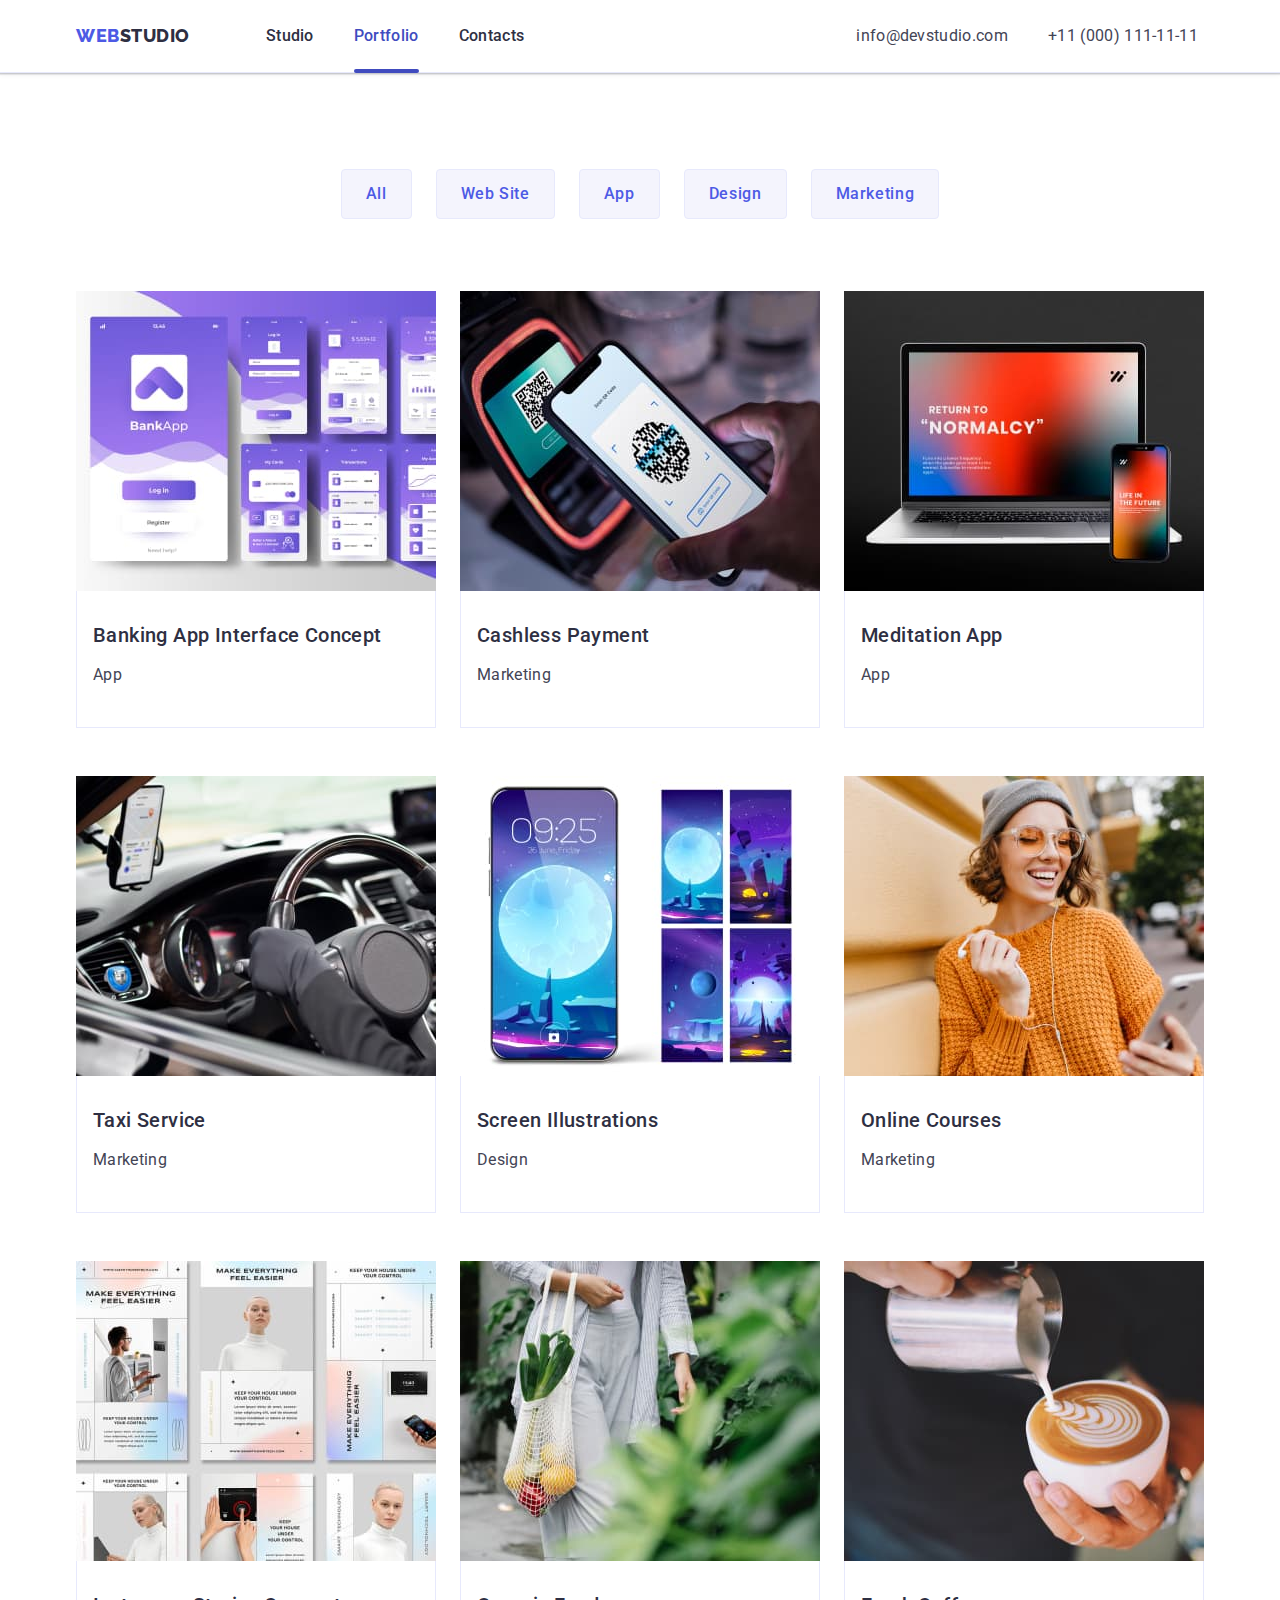
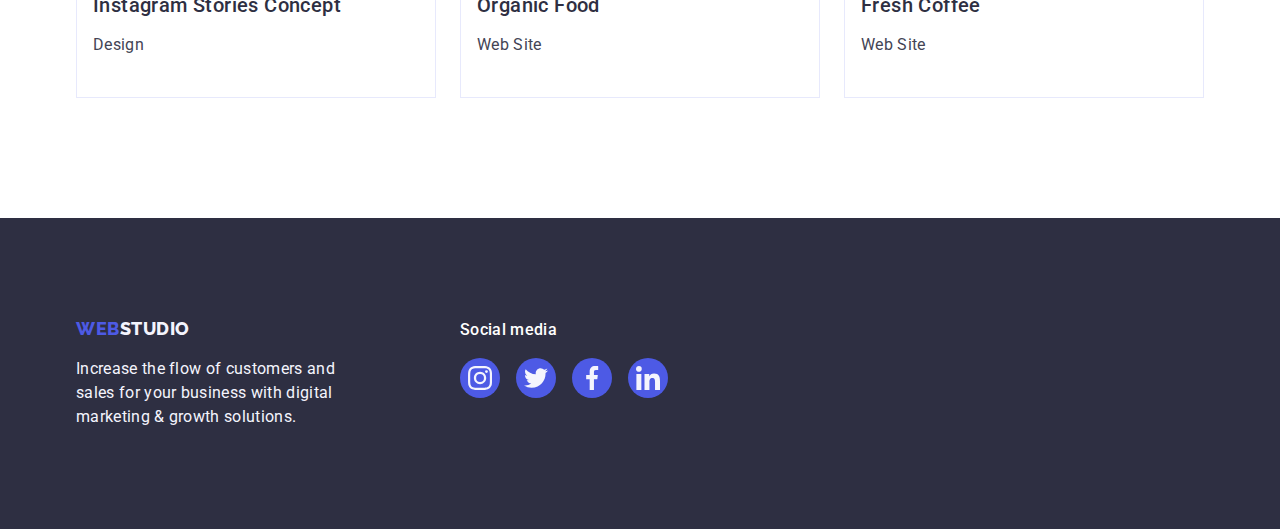
==== commit 3b6768c2: "check3" ====
--- a/portfolio.html
+++ b/portfolio.html
@@ -227,9 +227,8 @@
 
   <footer class="footer">
     <div class="footer-container container">
-      <div class="footer-logo-text-container">
-        <div class="footer-logo-container"><a class="footer-logo logo link" href="">Web<span
-              class="studio">Studio</span></a></div>
+      <div class="footer-logo-container">
+        <a class="footer-logo logo link" href="">Web<span class="studio">Studio</span></a>
         <p class="footer-text">
           Increase the flow of customers and sales for your business with
           digital marketing & growth solutions.
--- a/css/styles.css
+++ b/css/styles.css
@@ -70,6 +70,7 @@
   /* Background colors */
   --white-background: #ffffff;
   --modal-bg: #fcfcfc;
+  --success: #31d0aa;
   /* Other */
   --indent-col: 8px;
   --indent-row: 48px;
@@ -113,6 +114,8 @@
   display: block;
   max-width: 100%;
   border-bottom: 1px solid var(--accent);
+  box-shadow: 0px 2px 1px rgba(46, 47, 66, 0.08),
+    0px 1px 1px rgba(46, 47, 66, 0.16), 0px 1px 6px rgba(46, 47, 66, 0.08);
 }
 .header-container {
   display: flex;
@@ -149,6 +152,9 @@
   padding: 24px 0;
   position: relative;
   transition: color var(--trns-fast);
+}
+.nav-links.current {
+  color: var(--pressed-state);
 }
 .nav-links.current:hover,
 .nav-links.current:focus {
@@ -315,7 +321,8 @@
 .team-list-item {
   flex-basis: calc((100% - var(--indent-col) * var(--item) - 1) / var(--item));
   background-color: var(--white-background);
-  box-shadow: 0px 2px 1px rgba(46, 47, 66, 0.08);
+  box-shadow: 0px 1px 6px rgba(46, 47, 66, 0.08),
+    0px 1px 1px rgba(46, 47, 66, 0.16), 0px 2px 1px rgba(46, 47, 66, 0.08);
   border-bottom-left-radius: 4px;
   border-bottom-right-radius: 4px;
 }
@@ -336,26 +343,33 @@
   text-align: center;
   margin-bottom: 8px;
 }
-.team-cards-soc-box {
+.team-cards-soc-list {
   display: flex;
   gap: 24px;
   justify-content: center;
 }
-.team-cards-soc-link {
+.team-cards-soc-item {
   display: flex;
   justify-content: center;
   align-items: center;
   width: 40px;
   height: 40px;
+}
+.team-cards-soc-link {
+  width: 100%;
+  height: 100%;
+  display: flex;
+  justify-content: center;
+  align-items: center;
   background-color: var(--primary-brand);
   border-radius: 50%;
-  transition: color var(--trns-fast);
+  transition: background-color var(--trns-fast);
 }
 .team-cards-soc-icon {
-  fill: var(--white-background);
+  fill: var(--light);
 }
 .team-cards-soc-link:hover,
-.team-cards-soc-link:active {
+.team-cards-soc-link:focus {
   background-color: var(--pressed-state);
 }
 
@@ -371,23 +385,29 @@
   display: flex;
   align-items: center;
   justify-content: space-between;
-  --items: 6;
-  --indent-col: 24px;
+  gap: 24px;
 }
 .customers-item {
-  flex-basis: calc((100% - var(--indent-col) * var(--item) - 1) / var(--item));
+  width: calc((100% - 120px) / 6);
   height: 88px;
-  padding: 16px 32px;
+}
+.customers-link {
+  width: 100%;
+  height: 100%;
   border: 1px solid var(--subtle-text);
   border-radius: 4px;
+  padding: 16px 32px;
   color: var(--subtle-text);
+  display: flex;
+  justify-content: center;
+  align-items: center;
   transition: color var(--trns-fast), border-color var(--trns-fast);
 }
 .customers-icon {
   fill: currentColor;
 }
-.customers-item:hover,
-.customers-item:focus {
+.customers-item:hover .customers-link,
+.customers-item:focus .customers-link {
   color: var(--pressed-state);
   border-color: var(--pressed-state);
 }
@@ -401,23 +421,20 @@
   background-color: var(--dark);
   padding: 100px 0;
 }
+.footer-container {
+  display: flex;
+  align-items: baseline;
+}
 .footer-logo-container {
-  display: inline-flex;
-  justify-content: flex-start;
-  align-items: center;
-  height: 24px;
-  margin-bottom: 16px;
-}
-.footer-container {
-  display: flex;
-  gap: 120px;
-}
-.footer-logo-text-container {
   display: flex;
   flex-direction: column;
   justify-content: flex-start;
   padding: 0;
   width: 264px;
+  margin-right: 120px;
+}
+.footer-logo {
+  margin-bottom: 17.5px;
 }
 .footer .studio {
   color: var(--light);
@@ -428,33 +445,38 @@
 .soc-media-container {
   display: flex;
   flex-direction: column;
+}
+.soc-media-list {
+  display: flex;
+  justify-content: center;
+  align-items: center;
   gap: 16px;
 }
-.soc-media-list {
-  display: flex;
-  justify-content: center;
-  align-items: center;
-  gap: 16px;
-}
 .soc-media-text {
-  color: var(--light);
-}
-.soc-media-link {
-  display: flex;
-  justify-content: center;
-  align-items: center;
+  font-weight: 500;
+  color: var(--white-background);
+  margin-bottom: 16px;
+}
+.soc-media-item {
   width: 40px;
   height: 40px;
+}
+.soc-media-link {
+  width: 100%;
+  height: 100%;
+  display: flex;
+  justify-content: center;
+  align-items: center;
   background-color: var(--primary-brand);
   border-radius: 50%;
-  transition: color var(--trns-fast);
+  transition: background-color var(--trns-fast);
 }
 .soc-media-icon {
-  fill: var(--white-background);
+  fill: var(--light);
 }
 .soc-media-link:hover,
-.soc-media-link:active {
-  background-color: var(--pressed-state);
+.soc-media-link:focus {
+  background-color: var(--success);
 }
 
 /**
@@ -471,7 +493,7 @@
   background-color: rgba(46, 47, 66, 0.4);
   transform: translateY(0);
   z-index: var(--index-modal);
-  transition: opacity 200ms linear, visibility 200ms linear;
+  transition: opacity var(--trns-fast), visibility var(--trns-fast);
   transition-delay: 200ms;
 }
 
@@ -483,10 +505,11 @@
   width: 408px;
   min-height: 584px;
   background-color: var(--modal-bg);
-  box-shadow: 0px 2px 1px rgba(0, 0, 0, 0.2);
+  box-shadow: 0px 1px 1px rgba(0, 0, 0, 0.14), 0px 1px 3px rgba(0, 0, 0, 0.12),
+    0px 2px 1px rgba(0, 0, 0, 0.2);
   border-radius: 4px;
   opacity: 1;
-  transition: transform 400ms ease-in-out 300ms, opacity 400ms ease 300ms;
+  transition: transform var(--trns-fast);
 }
 .backdrop.is-hidden {
   visibility: hidden;
@@ -502,15 +525,17 @@
   position: absolute;
   top: 24px;
   right: 24px;
+  width: 24px;
+  height: 24px;
   display: flex;
   justify-content: center;
   align-items: center;
   border-radius: 50%;
-  padding: 8px;
+  padding: 0;
   background-color: var(--accent);
   border: 1px solid rgba(0, 0, 0, 0.1);
   cursor: pointer;
-  transition: background-color var(--trns-fast);
+  transition: background-color var(--trns-fast), border var(--trns-fast);
 }
 .btn-close-icon {
   transition: fill var(--trns-fast);
@@ -519,6 +544,7 @@
 .btn-close:hover,
 .btn-close:focus {
   background-color: var(--pressed-state);
+  border: none;
 }
 .btn-close:hover .btn-close-icon,
 .btn-close:focus .btn-close-icon {
@@ -551,14 +577,16 @@
   padding: 12px 24px;
   border-radius: 4px;
   border: 1px solid var(--accent);
-  transition: color var(--trns-fast);
+  transition: color var(--trns-fast), background-color var(--trns-fast),
+    border-color var(--trns-fast), box-shadow var(--trns-fast);
 }
 .filters-btn:hover,
 .filters-btn:focus {
   background-color: var(--pressed-state);
   color: var(--white-background);
   border: 1px solid transparent;
-  box-shadow: 0px 2px 2px rgba(0, 0, 0, 0.12);
+  box-shadow: 0px 3px 1px rgba(0, 0, 0, 0.1), 0px 2px 1px rgba(0, 0, 0, 0.08),
+    0px 2px 2px rgba(0, 0, 0, 0.12);
 }
 
 .project-cards {
@@ -592,22 +620,28 @@
   position: relative;
   overflow: hidden;
 }
-.overlay {
+.overlay-text {
+  color: var(--light);
   position: absolute;
   top: 0;
   left: 0;
+  padding: 40px 32px;
+  background-color: var(--primary-brand);
   width: 100%;
   height: 100%;
-  background-color: var(--primary-brand);
-  padding: 40px 32px;
-  display: flex;
-  justify-content: center;
   transform: translateY(100%);
   transition: transform var(--trns-fast);
 }
-.overlay-text {
-  color: var(--light);
-}
-.card-link:hover .overlay {
-  transform: translateY(0);
-}
+.card-link {
+  display: block;
+  transition: box-shadow var(--trns-fast);
+}
+.card-link:hover,
+.card-link:focus {
+  box-shadow: 0px 1px 6px rgba(46, 47, 66, 0.08),
+    0px 1px 1px rgba(46, 47, 66, 0.16), 0px 2px 1px rgba(46, 47, 66, 0.08);
+}
+.card-link:hover .overlay-text,
+.card-link:focus .overlay-text {
+  transform: translateY(0%);
+}
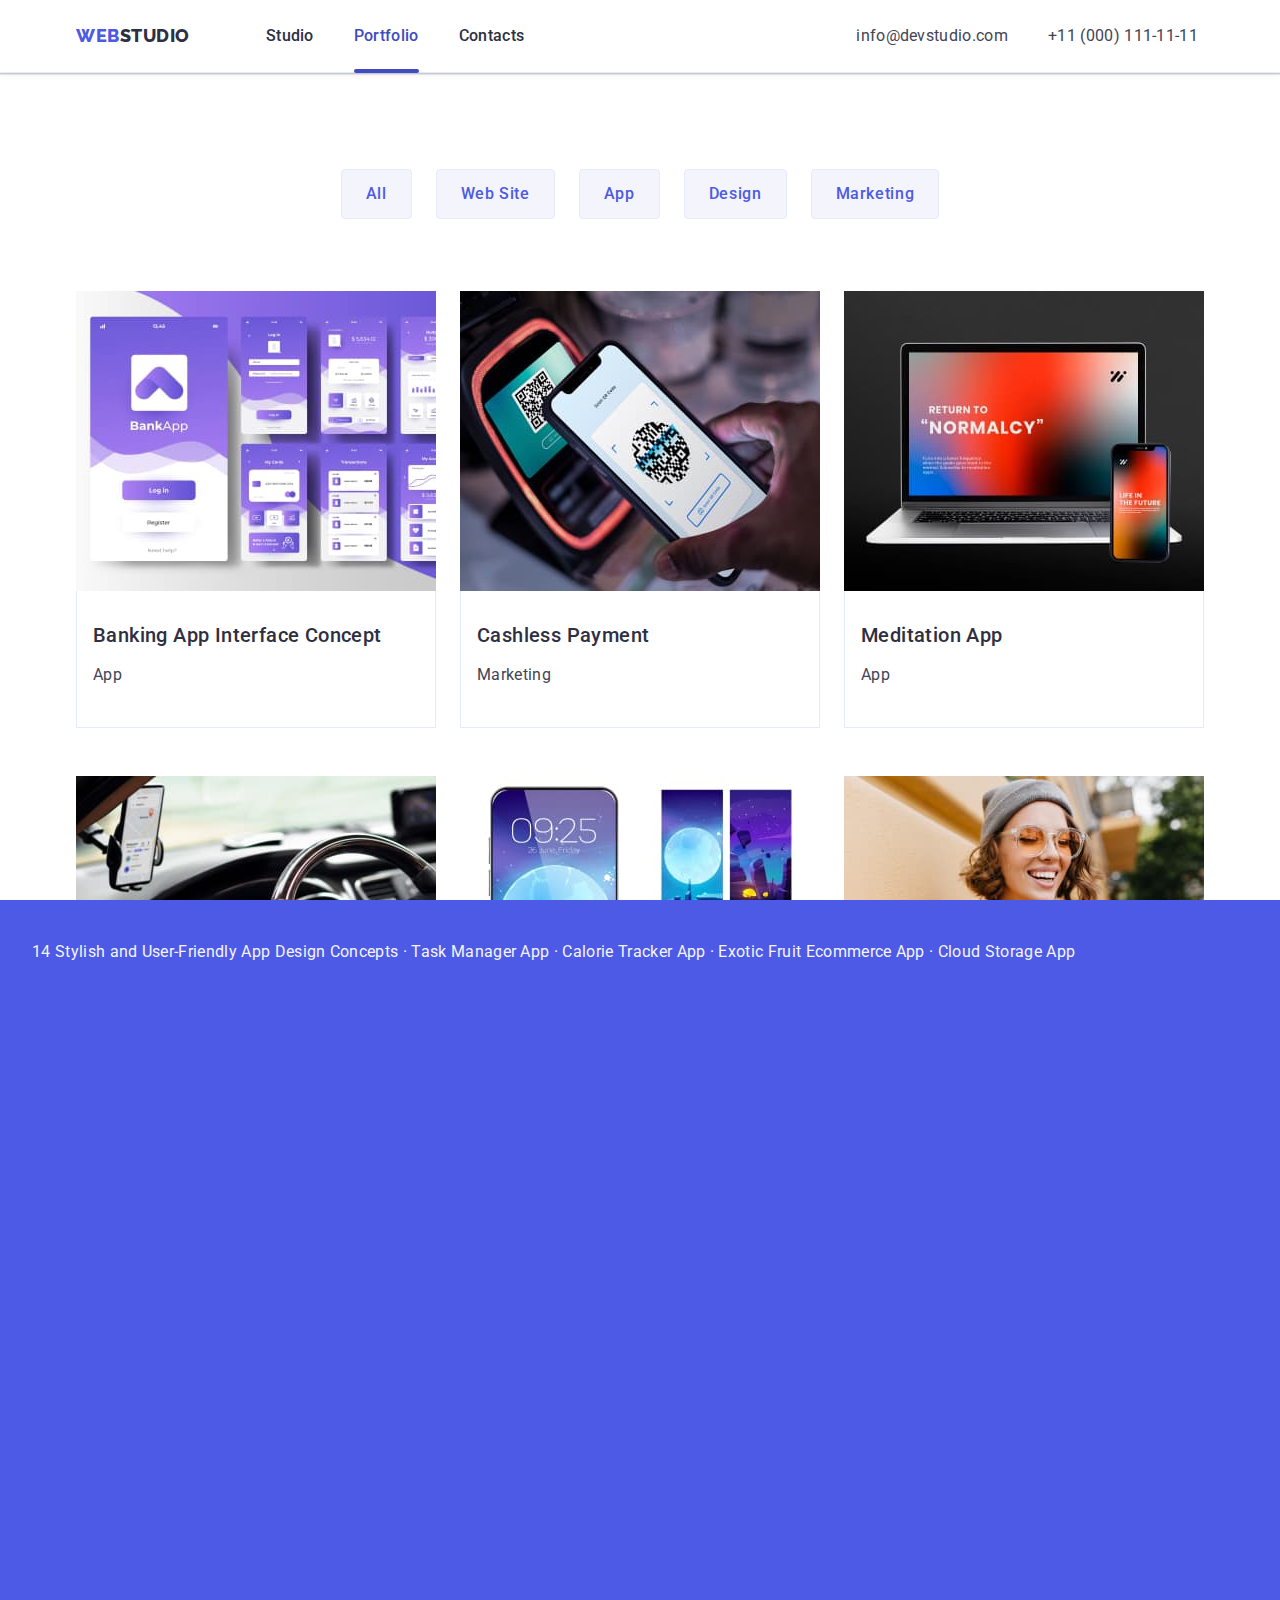
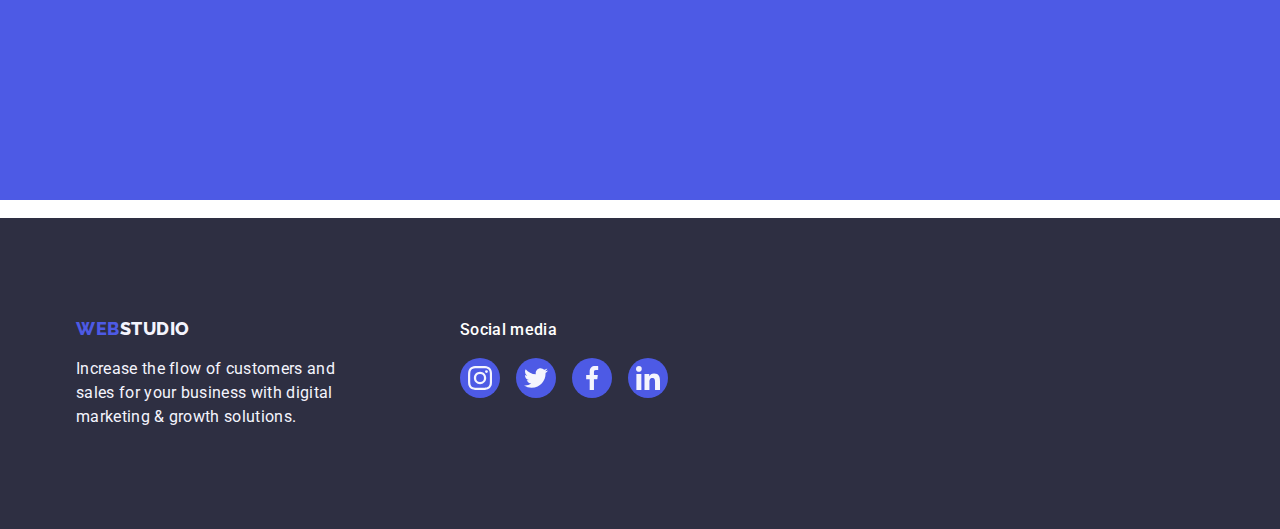
==== commit 8e980905: "div-p" ====
--- a/portfolio.html
+++ b/portfolio.html
@@ -76,11 +76,12 @@
               aria-label="link Banking App Interface Concept">
               <div class="project-card-img">
                 <img src="./images/Row1/ProjectCard1/img.jpg" width="360" alt="Banking App Interface Concept" />
-                <div class="overlay">
-                  <p class="overlay-text">14 Stylish and User-Friendly App Design Concepts · Task Manager App · Calorie
-                    Tracker App · Exotic Fruit Ecommerce App · Cloud Storage App</p>
-                </div>
-              </div>
+              </div>
+              <div class="overlay">
+                <p class="overlay-text">14 Stylish and User-Friendly App Design Concepts · Task Manager App · Calorie
+                  Tracker App · Exotic Fruit Ecommerce App · Cloud Storage App</p>
+              </div>
+
               <div class="project-card-content">
                 <h2 class="card-name project-card-name">
                   Banking App Interface Concept
@@ -94,11 +95,12 @@
               aria-label="link Cashless Payment">
               <div class="project-card-img">
                 <img src="./images/Row1/ProjectCard2/img.jpg" width="360" alt="Cashless Payment" />
-                <div class="overlay">
-                  <p class="overlay-text">14 Stylish and User-Friendly App Design Concepts · Task Manager App · Calorie
-                    Tracker App · Exotic Fruit Ecommerce App · Cloud Storage App</p>
-                </div>
-              </div>
+              </div>
+              <div class="overlay">
+                <p class="overlay-text">14 Stylish and User-Friendly App Design Concepts · Task Manager App · Calorie
+                  Tracker App · Exotic Fruit Ecommerce App · Cloud Storage App</p>
+              </div>
+
               <div class="project-card-content">
                 <h2 class="card-name project-card-name">Cashless Payment</h2>
                 <p class="card-text project-card-text">Marketing</p>
@@ -110,11 +112,12 @@
               aria-label="link Meditation App">
               <div class="project-card-img">
                 <img src="./images/Row1/ProjectCard3/img.jpg" width="360" alt="Meditation App" />
-                <div class="overlay">
-                  <p class="overlay-text">14 Stylish and User-Friendly App Design Concepts · Task Manager App · Calorie
-                    Tracker App · Exotic Fruit Ecommerce App · Cloud Storage App</p>
-                </div>
-              </div>
+              </div>
+              <div class="overlay">
+                <p class="overlay-text">14 Stylish and User-Friendly App Design Concepts · Task Manager App · Calorie
+                  Tracker App · Exotic Fruit Ecommerce App · Cloud Storage App</p>
+              </div>
+
               <div class="project-card-content">
                 <h2 class="card-name project-card-name">Meditation App</h2>
                 <p class="card-text project-card-text">App</p>
@@ -126,11 +129,12 @@
             <a href="" class="card-link link" target="_blank" rel="noopener noreferrer" aria-label="link Taxi Service">
               <div class="project-card-img">
                 <img src="./images/Row2/ProjectCard1/img.jpg" width="360" alt="Taxi Service" />
-                <div class="overlay">
-                  <p class="overlay-text">14 Stylish and User-Friendly App Design Concepts · Task Manager App · Calorie
-                    Tracker App · Exotic Fruit Ecommerce App · Cloud Storage App</p>
-                </div>
-              </div>
+              </div>
+              <div class="overlay">
+                <p class="overlay-text">14 Stylish and User-Friendly App Design Concepts · Task Manager App · Calorie
+                  Tracker App · Exotic Fruit Ecommerce App · Cloud Storage App</p>
+              </div>
+
               <div class="project-card-content">
                 <h2 class="card-name project-card-name">Taxi Service</h2>
                 <p class="card-text project-card-text">Marketing</p>
@@ -142,11 +146,12 @@
               aria-label="link Screen Illustrations">
               <div class="project-card-img">
                 <img src="./images/Row2/ProjectCard2/img.jpg" width="360" alt="Screen Illustrations" />
-                <div class="overlay">
-                  <p class="overlay-text">14 Stylish and User-Friendly App Design Concepts · Task Manager App · Calorie
-                    Tracker App · Exotic Fruit Ecommerce App · Cloud Storage App</p>
-                </div>
-              </div>
+              </div>
+              <div class="overlay">
+                <p class="overlay-text">14 Stylish and User-Friendly App Design Concepts · Task Manager App · Calorie
+                  Tracker App · Exotic Fruit Ecommerce App · Cloud Storage App</p>
+              </div>
+
               <div class="project-card-content">
                 <h2 class="card-name project-card-name">
                   Screen Illustrations
@@ -160,11 +165,12 @@
               aria-label="link Online Courses">
               <div class="project-card-img">
                 <img src="./images/Row2/ProjectCard3/img.jpg" width="360" alt="Online Courses" />
-                <div class="overlay">
-                  <p class="overlay-text">14 Stylish and User-Friendly App Design Concepts · Task Manager App · Calorie
-                    Tracker App · Exotic Fruit Ecommerce App · Cloud Storage App</p>
-                </div>
-              </div>
+              </div>
+              <div class="overlay">
+                <p class="overlay-text">14 Stylish and User-Friendly App Design Concepts · Task Manager App · Calorie
+                  Tracker App · Exotic Fruit Ecommerce App · Cloud Storage App</p>
+              </div>
+
               <div class="project-card-content">
                 <h2 class="card-name project-card-name">Online Courses</h2>
                 <p class="card-text project-card-text">Marketing</p>
@@ -177,11 +183,12 @@
               aria-label="link Instagram Stories Concept">
               <div class="project-card-img">
                 <img src="./images/Row3/ProjectCard1/img.jpg" width="360" alt="Instagram Stories Concept" />
-                <div class="overlay">
-                  <p class="overlay-text">14 Stylish and User-Friendly App Design Concepts · Task Manager App · Calorie
-                    Tracker App · Exotic Fruit Ecommerce App · Cloud Storage App</p>
-                </div>
-              </div>
+              </div>
+              <div class="overlay">
+                <p class="overlay-text">14 Stylish and User-Friendly App Design Concepts · Task Manager App · Calorie
+                  Tracker App · Exotic Fruit Ecommerce App · Cloud Storage App</p>
+              </div>
+
               <div class="project-card-content">
                 <h2 class="card-name project-card-name">
                   Instagram Stories Concept
@@ -194,11 +201,12 @@
             <a href="" class="card-link link" target="_blank" rel="noopener noreferrer" aria-label="link Organic Food">
               <div class="project-card-img">
                 <img src="./images/Row3/ProjectCard2/img.jpg" width="360" alt="Organic Food" />
-                <div class="overlay">
-                  <p class="overlay-text">14 Stylish and User-Friendly App Design Concepts · Task Manager App · Calorie
-                    Tracker App · Exotic Fruit Ecommerce App · Cloud Storage App</p>
-                </div>
-              </div>
+              </div>
+              <div class="overlay">
+                <p class="overlay-text">14 Stylish and User-Friendly App Design Concepts · Task Manager App · Calorie
+                  Tracker App · Exotic Fruit Ecommerce App · Cloud Storage App</p>
+              </div>
+
               <div class="project-card-content">
                 <h2 class="card-name project-card-name">Organic Food</h2>
                 <p class="card-text project-card-text">Web Site</p>
@@ -209,11 +217,12 @@
             <a href="" class="card-link link" target="_blank" rel="noopener noreferrer" aria-label="link Fresh Coffee">
               <div class="project-card-img">
                 <img src="./images/Row3/ProjectCard3/img.jpg" width="360" alt="Fresh Coffee" />
-                <div class="overlay">
-                  <p class="overlay-text">14 Stylish and User-Friendly App Design Concepts · Task Manager App · Calorie
-                    Tracker App · Exotic Fruit Ecommerce App · Cloud Storage App</p>
-                </div>
-              </div>
+              </div>
+              <div class="overlay">
+                <p class="overlay-text">14 Stylish and User-Friendly App Design Concepts · Task Manager App · Calorie
+                  Tracker App · Exotic Fruit Ecommerce App · Cloud Storage App</p>
+              </div>
+
               <div class="project-card-content">
                 <h2 class="card-name project-card-name">Fresh Coffee</h2>
                 <p class="card-text project-card-text">Web Site</p>
--- a/css/styles.css
+++ b/css/styles.css
@@ -406,7 +406,10 @@
 .customers-icon {
   fill: currentColor;
 }
-.customers-item:hover .customers-link,
+.customers-item:hover .customers-link {
+  color: var(--pressed-state);
+  border-color: var(--pressed-state);
+}
 .customers-item:focus .customers-link {
   color: var(--pressed-state);
   border-color: var(--pressed-state);
@@ -492,9 +495,7 @@
   height: 100%;
   background-color: rgba(46, 47, 66, 0.4);
   transform: translateY(0);
-  z-index: var(--index-modal);
   transition: opacity var(--trns-fast), visibility var(--trns-fast);
-  transition-delay: 200ms;
 }
 
 .modal {
@@ -515,7 +516,7 @@
   visibility: hidden;
   opacity: 0;
   pointer-events: none;
-  transition-delay: 300ms;
+  transform: translateY(100%);
 }
 .backdrop.is-hidden .modal {
   opacity: 0;
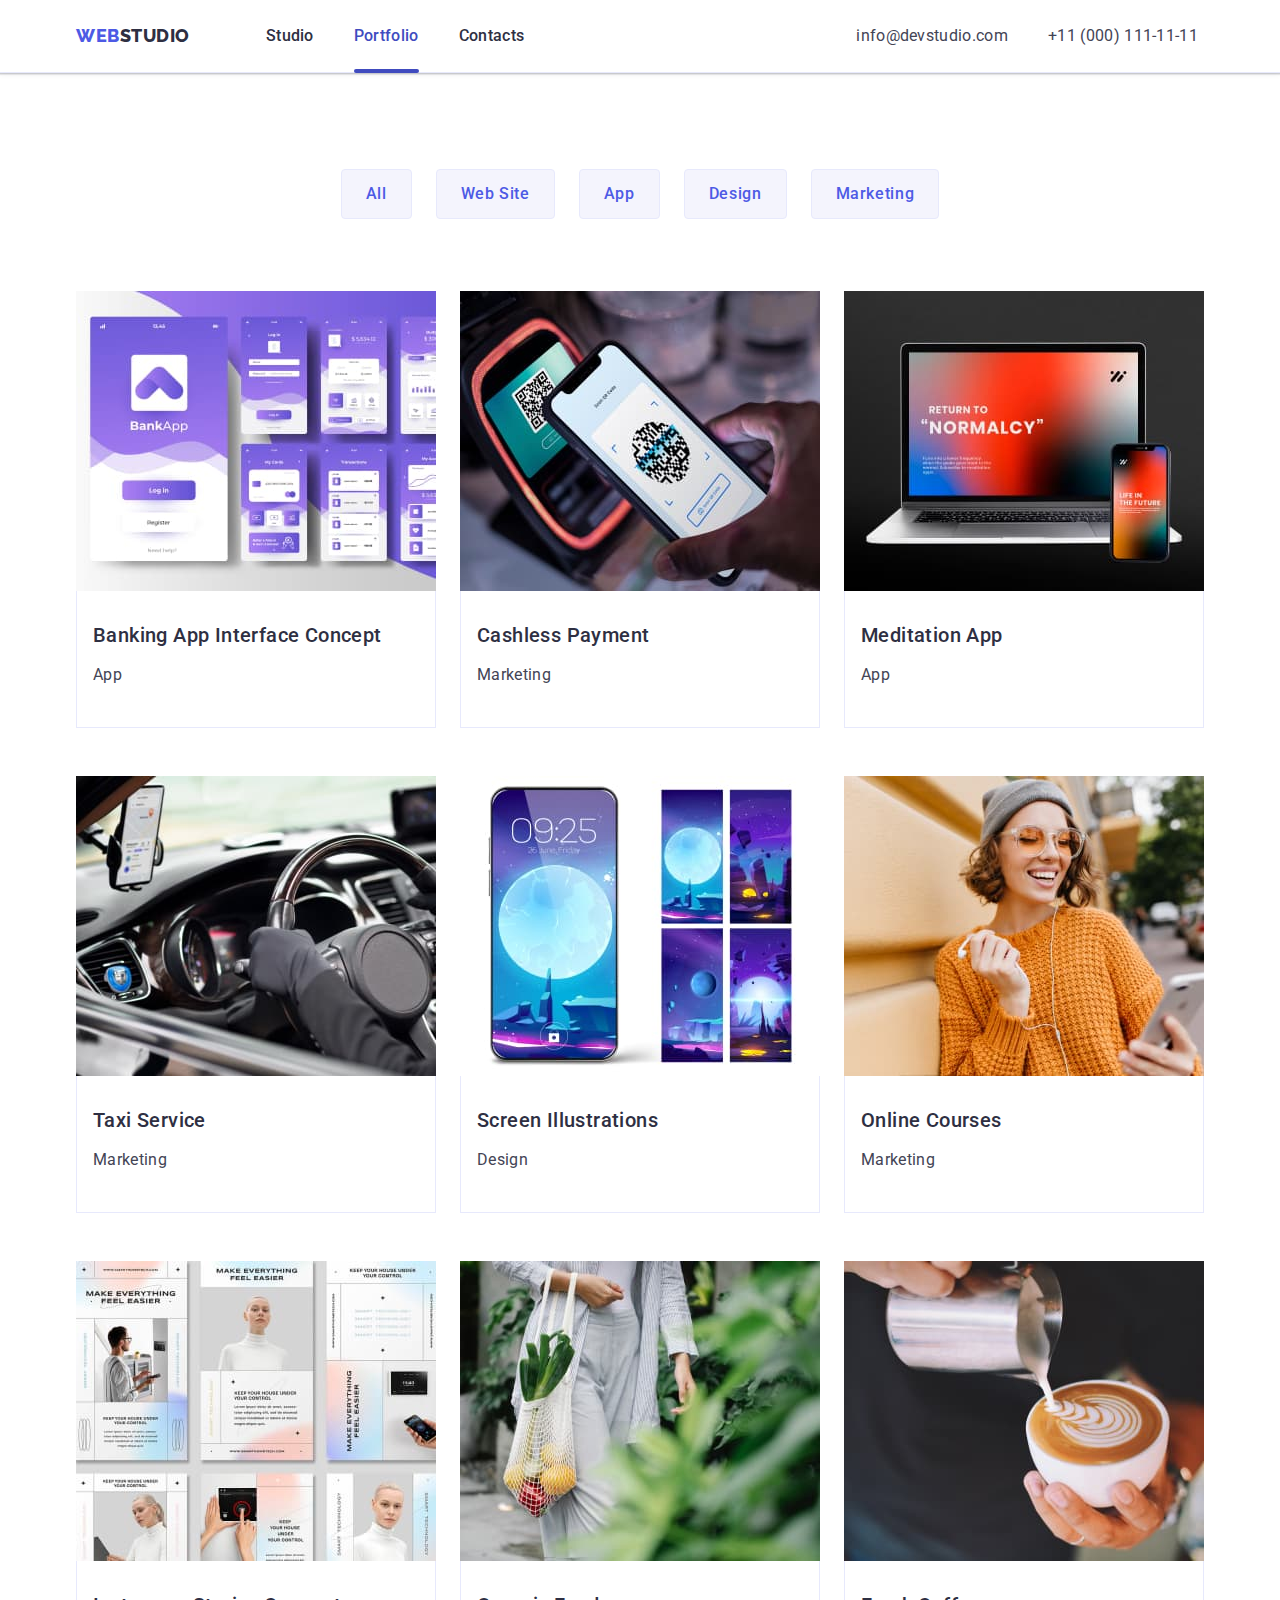
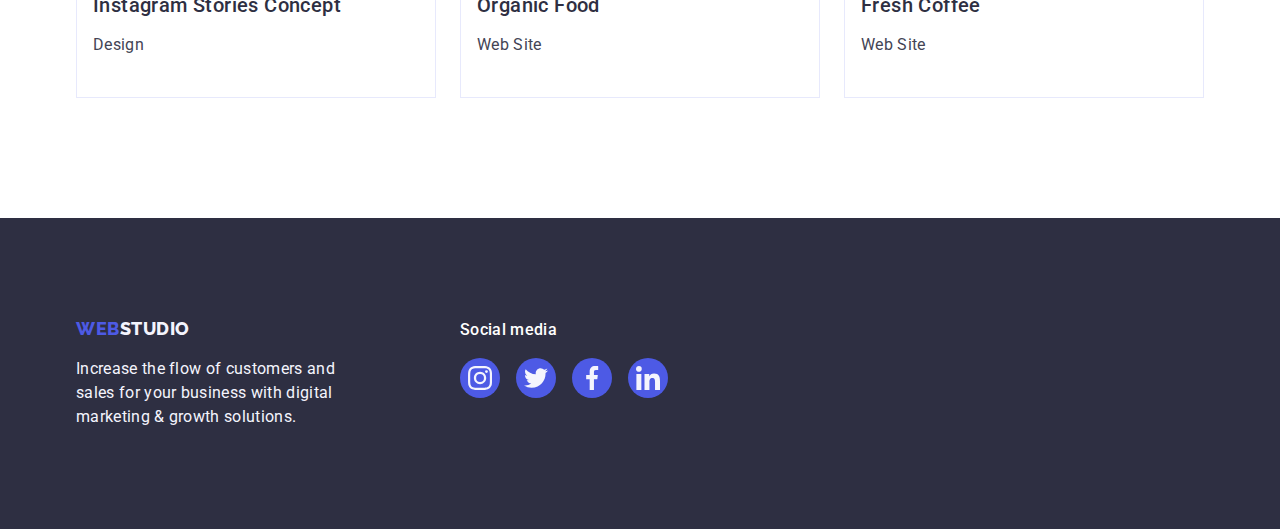
==== commit f2db70e0: "test+" ====
--- a/portfolio.html
+++ b/portfolio.html
@@ -76,12 +76,12 @@
               aria-label="link Banking App Interface Concept">
               <div class="project-card-img">
                 <img src="./images/Row1/ProjectCard1/img.jpg" width="360" alt="Banking App Interface Concept" />
-              </div>
-              <div class="overlay">
-                <p class="overlay-text">14 Stylish and User-Friendly App Design Concepts · Task Manager App · Calorie
-                  Tracker App · Exotic Fruit Ecommerce App · Cloud Storage App</p>
-              </div>
-
+                <div class="overlay">
+                  <p class="overlay-text">14 Stylish and User-Friendly App Design Concepts · Task Manager App · Calorie
+                    Tracker App · Exotic Fruit Ecommerce App ·
+                    Cloud Storage App</p>
+                </div>
+              </div>
               <div class="project-card-content">
                 <h2 class="card-name project-card-name">
                   Banking App Interface Concept
@@ -95,12 +95,12 @@
               aria-label="link Cashless Payment">
               <div class="project-card-img">
                 <img src="./images/Row1/ProjectCard2/img.jpg" width="360" alt="Cashless Payment" />
-              </div>
-              <div class="overlay">
-                <p class="overlay-text">14 Stylish and User-Friendly App Design Concepts · Task Manager App · Calorie
-                  Tracker App · Exotic Fruit Ecommerce App · Cloud Storage App</p>
-              </div>
-
+                <div class="overlay">
+                  <p class="overlay-text">14 Stylish and User-Friendly App Design Concepts · Task Manager App · Calorie
+                    Tracker App · Exotic Fruit Ecommerce App ·
+                    Cloud Storage App</p>
+                </div>
+              </div>
               <div class="project-card-content">
                 <h2 class="card-name project-card-name">Cashless Payment</h2>
                 <p class="card-text project-card-text">Marketing</p>
@@ -112,12 +112,12 @@
               aria-label="link Meditation App">
               <div class="project-card-img">
                 <img src="./images/Row1/ProjectCard3/img.jpg" width="360" alt="Meditation App" />
-              </div>
-              <div class="overlay">
-                <p class="overlay-text">14 Stylish and User-Friendly App Design Concepts · Task Manager App · Calorie
-                  Tracker App · Exotic Fruit Ecommerce App · Cloud Storage App</p>
-              </div>
-
+                <div class="overlay">
+                  <p class="overlay-text">14 Stylish and User-Friendly App Design Concepts · Task Manager App · Calorie
+                    Tracker App · Exotic Fruit Ecommerce App ·
+                    Cloud Storage App</p>
+                </div>
+              </div>
               <div class="project-card-content">
                 <h2 class="card-name project-card-name">Meditation App</h2>
                 <p class="card-text project-card-text">App</p>
@@ -129,12 +129,12 @@
             <a href="" class="card-link link" target="_blank" rel="noopener noreferrer" aria-label="link Taxi Service">
               <div class="project-card-img">
                 <img src="./images/Row2/ProjectCard1/img.jpg" width="360" alt="Taxi Service" />
-              </div>
-              <div class="overlay">
-                <p class="overlay-text">14 Stylish and User-Friendly App Design Concepts · Task Manager App · Calorie
-                  Tracker App · Exotic Fruit Ecommerce App · Cloud Storage App</p>
-              </div>
-
+                <div class="overlay">
+                  <p class="overlay-text">14 Stylish and User-Friendly App Design Concepts · Task Manager App · Calorie
+                    Tracker App · Exotic Fruit Ecommerce App ·
+                    Cloud Storage App</p>
+                </div>
+              </div>
               <div class="project-card-content">
                 <h2 class="card-name project-card-name">Taxi Service</h2>
                 <p class="card-text project-card-text">Marketing</p>
@@ -146,12 +146,12 @@
               aria-label="link Screen Illustrations">
               <div class="project-card-img">
                 <img src="./images/Row2/ProjectCard2/img.jpg" width="360" alt="Screen Illustrations" />
-              </div>
-              <div class="overlay">
-                <p class="overlay-text">14 Stylish and User-Friendly App Design Concepts · Task Manager App · Calorie
-                  Tracker App · Exotic Fruit Ecommerce App · Cloud Storage App</p>
-              </div>
-
+                <div class="overlay">
+                  <p class="overlay-text">14 Stylish and User-Friendly App Design Concepts · Task Manager App · Calorie
+                    Tracker App · Exotic Fruit Ecommerce App ·
+                    Cloud Storage App</p>
+                </div>
+              </div>
               <div class="project-card-content">
                 <h2 class="card-name project-card-name">
                   Screen Illustrations
@@ -165,12 +165,12 @@
               aria-label="link Online Courses">
               <div class="project-card-img">
                 <img src="./images/Row2/ProjectCard3/img.jpg" width="360" alt="Online Courses" />
-              </div>
-              <div class="overlay">
-                <p class="overlay-text">14 Stylish and User-Friendly App Design Concepts · Task Manager App · Calorie
-                  Tracker App · Exotic Fruit Ecommerce App · Cloud Storage App</p>
-              </div>
-
+                <div class="overlay">
+                  <p class="overlay-text">14 Stylish and User-Friendly App Design Concepts · Task Manager App · Calorie
+                    Tracker App · Exotic Fruit Ecommerce App ·
+                    Cloud Storage App</p>
+                </div>
+              </div>
               <div class="project-card-content">
                 <h2 class="card-name project-card-name">Online Courses</h2>
                 <p class="card-text project-card-text">Marketing</p>
@@ -183,12 +183,12 @@
               aria-label="link Instagram Stories Concept">
               <div class="project-card-img">
                 <img src="./images/Row3/ProjectCard1/img.jpg" width="360" alt="Instagram Stories Concept" />
-              </div>
-              <div class="overlay">
-                <p class="overlay-text">14 Stylish and User-Friendly App Design Concepts · Task Manager App · Calorie
-                  Tracker App · Exotic Fruit Ecommerce App · Cloud Storage App</p>
-              </div>
-
+                <div class="overlay">
+                  <p class="overlay-text">14 Stylish and User-Friendly App Design Concepts · Task Manager App · Calorie
+                    Tracker App · Exotic Fruit Ecommerce App ·
+                    Cloud Storage App</p>
+                </div>
+              </div>
               <div class="project-card-content">
                 <h2 class="card-name project-card-name">
                   Instagram Stories Concept
@@ -201,12 +201,12 @@
             <a href="" class="card-link link" target="_blank" rel="noopener noreferrer" aria-label="link Organic Food">
               <div class="project-card-img">
                 <img src="./images/Row3/ProjectCard2/img.jpg" width="360" alt="Organic Food" />
-              </div>
-              <div class="overlay">
-                <p class="overlay-text">14 Stylish and User-Friendly App Design Concepts · Task Manager App · Calorie
-                  Tracker App · Exotic Fruit Ecommerce App · Cloud Storage App</p>
-              </div>
-
+                <div class="overlay">
+                  <p class="overlay-text">14 Stylish and User-Friendly App Design Concepts · Task Manager App · Calorie
+                    Tracker App · Exotic Fruit Ecommerce App ·
+                    Cloud Storage App</p>
+                </div>
+              </div>
               <div class="project-card-content">
                 <h2 class="card-name project-card-name">Organic Food</h2>
                 <p class="card-text project-card-text">Web Site</p>
@@ -217,12 +217,12 @@
             <a href="" class="card-link link" target="_blank" rel="noopener noreferrer" aria-label="link Fresh Coffee">
               <div class="project-card-img">
                 <img src="./images/Row3/ProjectCard3/img.jpg" width="360" alt="Fresh Coffee" />
-              </div>
-              <div class="overlay">
-                <p class="overlay-text">14 Stylish and User-Friendly App Design Concepts · Task Manager App · Calorie
-                  Tracker App · Exotic Fruit Ecommerce App · Cloud Storage App</p>
-              </div>
-
+                <div class="overlay">
+                  <p class="overlay-text">14 Stylish and User-Friendly App Design Concepts · Task Manager App · Calorie
+                    Tracker App · Exotic Fruit Ecommerce App ·
+                    Cloud Storage App</p>
+                </div>
+              </div>
               <div class="project-card-content">
                 <h2 class="card-name project-card-name">Fresh Coffee</h2>
                 <p class="card-text project-card-text">Web Site</p>
--- a/css/styles.css
+++ b/css/styles.css
@@ -586,8 +586,8 @@
   background-color: var(--pressed-state);
   color: var(--white-background);
   border: 1px solid transparent;
-  box-shadow: 0px 3px 1px rgba(0, 0, 0, 0.1), 0px 2px 1px rgba(0, 0, 0, 0.08),
-    0px 2px 2px rgba(0, 0, 0, 0.12);
+  box-shadow: 0px 1px 6px rgba(46, 47, 66, 0.08),
+    0px 1px 1px rgba(46, 47, 66, 0.16), 0px 2px 1px rgba(46, 47, 66, 0.08);
 }
 
 .project-cards {
@@ -621,11 +621,11 @@
   position: relative;
   overflow: hidden;
 }
+
 .overlay-text {
   color: var(--light);
   position: absolute;
   top: 0;
-  left: 0;
   padding: 40px 32px;
   background-color: var(--primary-brand);
   width: 100%;
@@ -643,6 +643,11 @@
     0px 1px 1px rgba(46, 47, 66, 0.16), 0px 2px 1px rgba(46, 47, 66, 0.08);
 }
 .card-link:hover .overlay-text,
-.card-link:focus .overlay-text {
+.card-link:focus-within .overlay-text {
   transform: translateY(0%);
 }
+
+.form-title {
+  font-weight: 500;
+  color: var(--dark);
+}
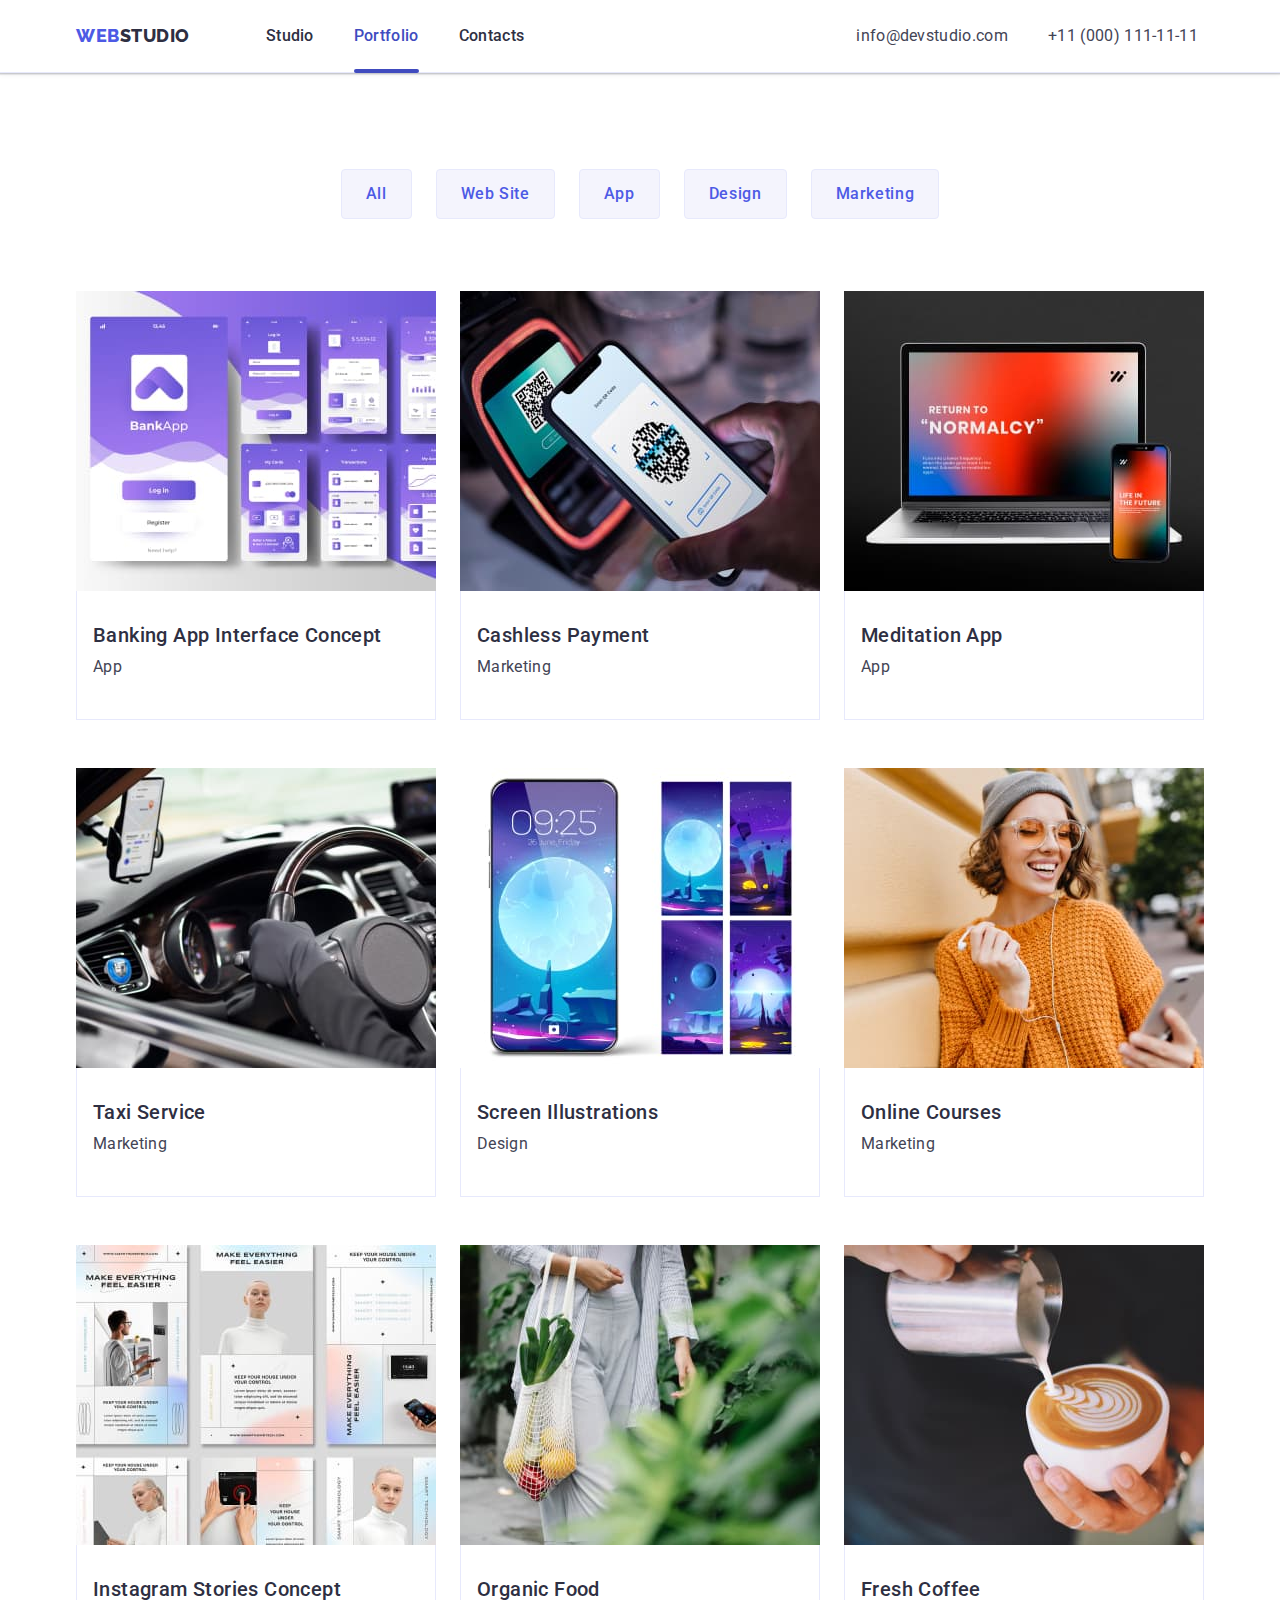
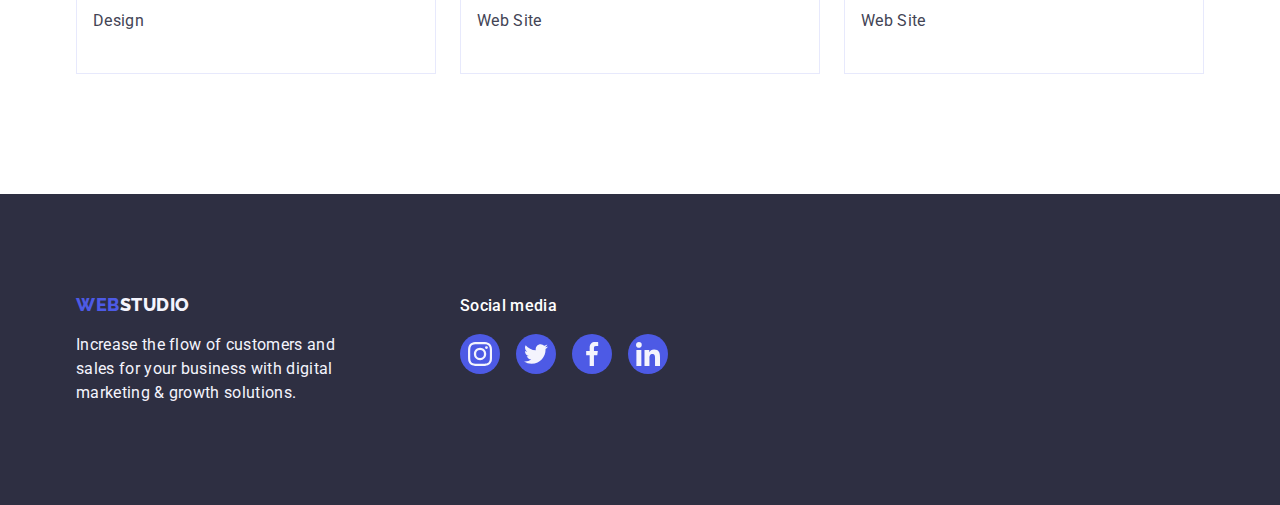
==== commit af5a2434: "check-p_hov" ====
--- a/portfolio.html
+++ b/portfolio.html
@@ -76,11 +76,9 @@
               aria-label="link Banking App Interface Concept">
               <div class="project-card-img">
                 <img src="./images/Row1/ProjectCard1/img.jpg" width="360" alt="Banking App Interface Concept" />
-                <div class="overlay">
-                  <p class="overlay-text">14 Stylish and User-Friendly App Design Concepts · Task Manager App · Calorie
-                    Tracker App · Exotic Fruit Ecommerce App ·
-                    Cloud Storage App</p>
-                </div>
+                <p class="overlay-text">14 Stylish and User-Friendly App Design Concepts · Task Manager App · Calorie
+                  Tracker App · Exotic Fruit Ecommerce App ·
+                  Cloud Storage App</p>
               </div>
               <div class="project-card-content">
                 <h2 class="card-name project-card-name">
@@ -95,11 +93,9 @@
               aria-label="link Cashless Payment">
               <div class="project-card-img">
                 <img src="./images/Row1/ProjectCard2/img.jpg" width="360" alt="Cashless Payment" />
-                <div class="overlay">
-                  <p class="overlay-text">14 Stylish and User-Friendly App Design Concepts · Task Manager App · Calorie
-                    Tracker App · Exotic Fruit Ecommerce App ·
-                    Cloud Storage App</p>
-                </div>
+                <p class="overlay-text">14 Stylish and User-Friendly App Design Concepts · Task Manager App · Calorie
+                  Tracker App · Exotic Fruit Ecommerce App ·
+                  Cloud Storage App</p>
               </div>
               <div class="project-card-content">
                 <h2 class="card-name project-card-name">Cashless Payment</h2>
@@ -112,11 +108,9 @@
               aria-label="link Meditation App">
               <div class="project-card-img">
                 <img src="./images/Row1/ProjectCard3/img.jpg" width="360" alt="Meditation App" />
-                <div class="overlay">
-                  <p class="overlay-text">14 Stylish and User-Friendly App Design Concepts · Task Manager App · Calorie
-                    Tracker App · Exotic Fruit Ecommerce App ·
-                    Cloud Storage App</p>
-                </div>
+                <p class="overlay-text">14 Stylish and User-Friendly App Design Concepts · Task Manager App · Calorie
+                  Tracker App · Exotic Fruit Ecommerce App ·
+                  Cloud Storage App</p>
               </div>
               <div class="project-card-content">
                 <h2 class="card-name project-card-name">Meditation App</h2>
@@ -129,11 +123,9 @@
             <a href="" class="card-link link" target="_blank" rel="noopener noreferrer" aria-label="link Taxi Service">
               <div class="project-card-img">
                 <img src="./images/Row2/ProjectCard1/img.jpg" width="360" alt="Taxi Service" />
-                <div class="overlay">
-                  <p class="overlay-text">14 Stylish and User-Friendly App Design Concepts · Task Manager App · Calorie
-                    Tracker App · Exotic Fruit Ecommerce App ·
-                    Cloud Storage App</p>
-                </div>
+                <p class="overlay-text">14 Stylish and User-Friendly App Design Concepts · Task Manager App · Calorie
+                  Tracker App · Exotic Fruit Ecommerce App ·
+                  Cloud Storage App</p>
               </div>
               <div class="project-card-content">
                 <h2 class="card-name project-card-name">Taxi Service</h2>
@@ -146,11 +138,9 @@
               aria-label="link Screen Illustrations">
               <div class="project-card-img">
                 <img src="./images/Row2/ProjectCard2/img.jpg" width="360" alt="Screen Illustrations" />
-                <div class="overlay">
-                  <p class="overlay-text">14 Stylish and User-Friendly App Design Concepts · Task Manager App · Calorie
-                    Tracker App · Exotic Fruit Ecommerce App ·
-                    Cloud Storage App</p>
-                </div>
+                <p class="overlay-text">14 Stylish and User-Friendly App Design Concepts · Task Manager App · Calorie
+                  Tracker App · Exotic Fruit Ecommerce App ·
+                  Cloud Storage App</p>
               </div>
               <div class="project-card-content">
                 <h2 class="card-name project-card-name">
@@ -165,11 +155,9 @@
               aria-label="link Online Courses">
               <div class="project-card-img">
                 <img src="./images/Row2/ProjectCard3/img.jpg" width="360" alt="Online Courses" />
-                <div class="overlay">
-                  <p class="overlay-text">14 Stylish and User-Friendly App Design Concepts · Task Manager App · Calorie
-                    Tracker App · Exotic Fruit Ecommerce App ·
-                    Cloud Storage App</p>
-                </div>
+                <p class="overlay-text">14 Stylish and User-Friendly App Design Concepts · Task Manager App · Calorie
+                  Tracker App · Exotic Fruit Ecommerce App ·
+                  Cloud Storage App</p>
               </div>
               <div class="project-card-content">
                 <h2 class="card-name project-card-name">Online Courses</h2>
@@ -183,11 +171,9 @@
               aria-label="link Instagram Stories Concept">
               <div class="project-card-img">
                 <img src="./images/Row3/ProjectCard1/img.jpg" width="360" alt="Instagram Stories Concept" />
-                <div class="overlay">
-                  <p class="overlay-text">14 Stylish and User-Friendly App Design Concepts · Task Manager App · Calorie
-                    Tracker App · Exotic Fruit Ecommerce App ·
-                    Cloud Storage App</p>
-                </div>
+                <p class="overlay-text">14 Stylish and User-Friendly App Design Concepts · Task Manager App · Calorie
+                  Tracker App · Exotic Fruit Ecommerce App ·
+                  Cloud Storage App</p>
               </div>
               <div class="project-card-content">
                 <h2 class="card-name project-card-name">
@@ -201,11 +187,9 @@
             <a href="" class="card-link link" target="_blank" rel="noopener noreferrer" aria-label="link Organic Food">
               <div class="project-card-img">
                 <img src="./images/Row3/ProjectCard2/img.jpg" width="360" alt="Organic Food" />
-                <div class="overlay">
-                  <p class="overlay-text">14 Stylish and User-Friendly App Design Concepts · Task Manager App · Calorie
-                    Tracker App · Exotic Fruit Ecommerce App ·
-                    Cloud Storage App</p>
-                </div>
+                <p class="overlay-text">14 Stylish and User-Friendly App Design Concepts · Task Manager App · Calorie
+                  Tracker App · Exotic Fruit Ecommerce App ·
+                  Cloud Storage App</p>
               </div>
               <div class="project-card-content">
                 <h2 class="card-name project-card-name">Organic Food</h2>
@@ -217,11 +201,9 @@
             <a href="" class="card-link link" target="_blank" rel="noopener noreferrer" aria-label="link Fresh Coffee">
               <div class="project-card-img">
                 <img src="./images/Row3/ProjectCard3/img.jpg" width="360" alt="Fresh Coffee" />
-                <div class="overlay">
-                  <p class="overlay-text">14 Stylish and User-Friendly App Design Concepts · Task Manager App · Calorie
-                    Tracker App · Exotic Fruit Ecommerce App ·
-                    Cloud Storage App</p>
-                </div>
+                <p class="overlay-text">14 Stylish and User-Friendly App Design Concepts · Task Manager App · Calorie
+                  Tracker App · Exotic Fruit Ecommerce App ·
+                  Cloud Storage App</p>
               </div>
               <div class="project-card-content">
                 <h2 class="card-name project-card-name">Fresh Coffee</h2>
--- a/css/styles.css
+++ b/css/styles.css
@@ -94,11 +94,11 @@
   max-width: 100%;
   height: auto;
 }
-.link:hover,
+/* .link:hover,
 .link:focus,
 .link:active {
   color: var(--pressed-state);
-}
+} */
 .container {
   width: 1158px;
   margin: 0 auto;
@@ -406,11 +406,11 @@
 .customers-icon {
   fill: currentColor;
 }
-.customers-item:hover .customers-link {
+.customers-link:hover {
   color: var(--pressed-state);
   border-color: var(--pressed-state);
 }
-.customers-item:focus .customers-link {
+.customers-link:focus {
   color: var(--pressed-state);
   border-color: var(--pressed-state);
 }
@@ -586,8 +586,8 @@
   background-color: var(--pressed-state);
   color: var(--white-background);
   border: 1px solid transparent;
-  box-shadow: 0px 1px 6px rgba(46, 47, 66, 0.08),
-    0px 1px 1px rgba(46, 47, 66, 0.16), 0px 2px 1px rgba(46, 47, 66, 0.08);
+  box-shadow: 0px 2px 2px 0px rgba(0, 0, 0, 0.12),
+    0px 2px 1px 0px rgba(0, 0, 0, 0.08), 0px 3px 1px 0px rgba(0, 0, 0, 0.1);
 }
 
 .project-cards {
@@ -605,11 +605,7 @@
 .project-card-content {
   border: 1px solid var(--accent);
   border-top: none;
-  display: inline-flex;
-  width: 360px;
   padding: 32px 16px;
-  flex-direction: column;
-  gap: 8px;
 }
 .project-card-name {
   text-align: left;
@@ -642,8 +638,8 @@
   box-shadow: 0px 1px 6px rgba(46, 47, 66, 0.08),
     0px 1px 1px rgba(46, 47, 66, 0.16), 0px 2px 1px rgba(46, 47, 66, 0.08);
 }
-.card-link:hover .overlay-text,
-.card-link:focus-within .overlay-text {
+.project-cards-item:hover .overlay-text,
+.project-cards-item:focus .overlay-text {
   transform: translateY(0%);
 }
 
